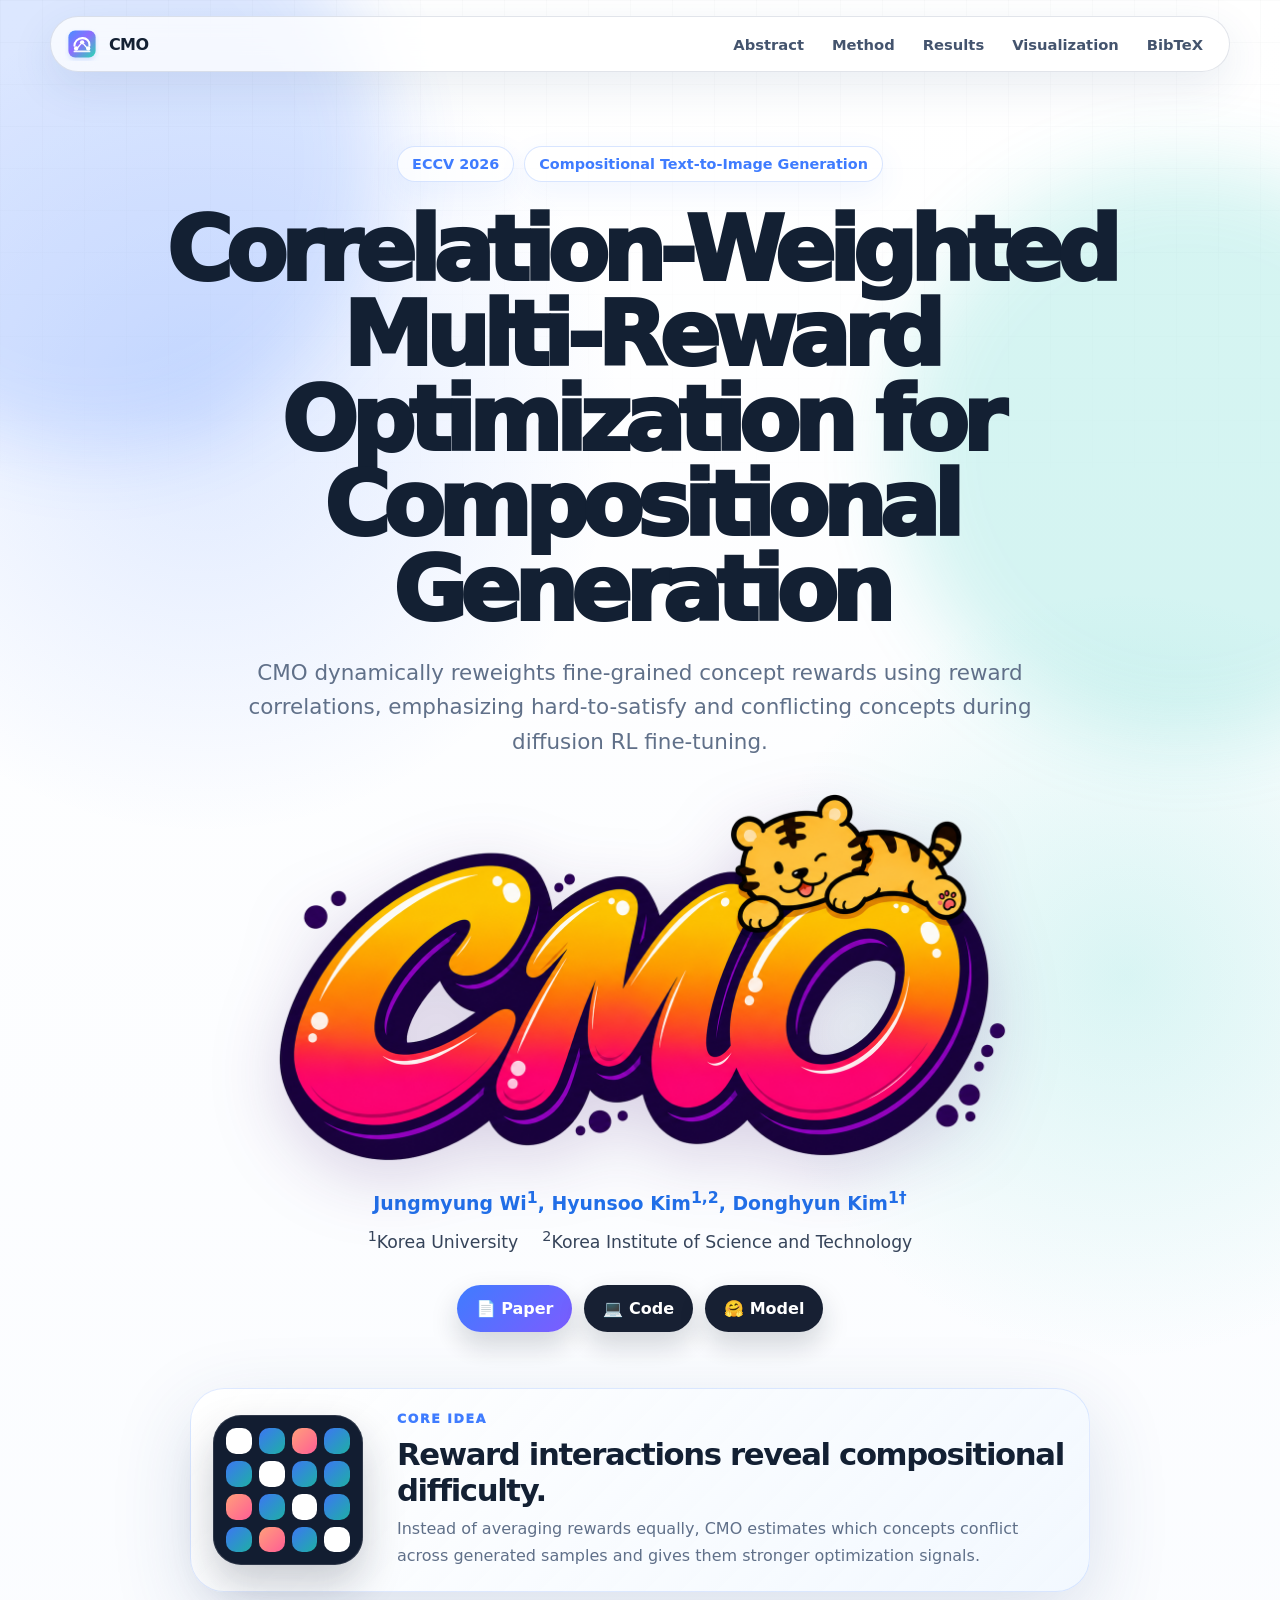
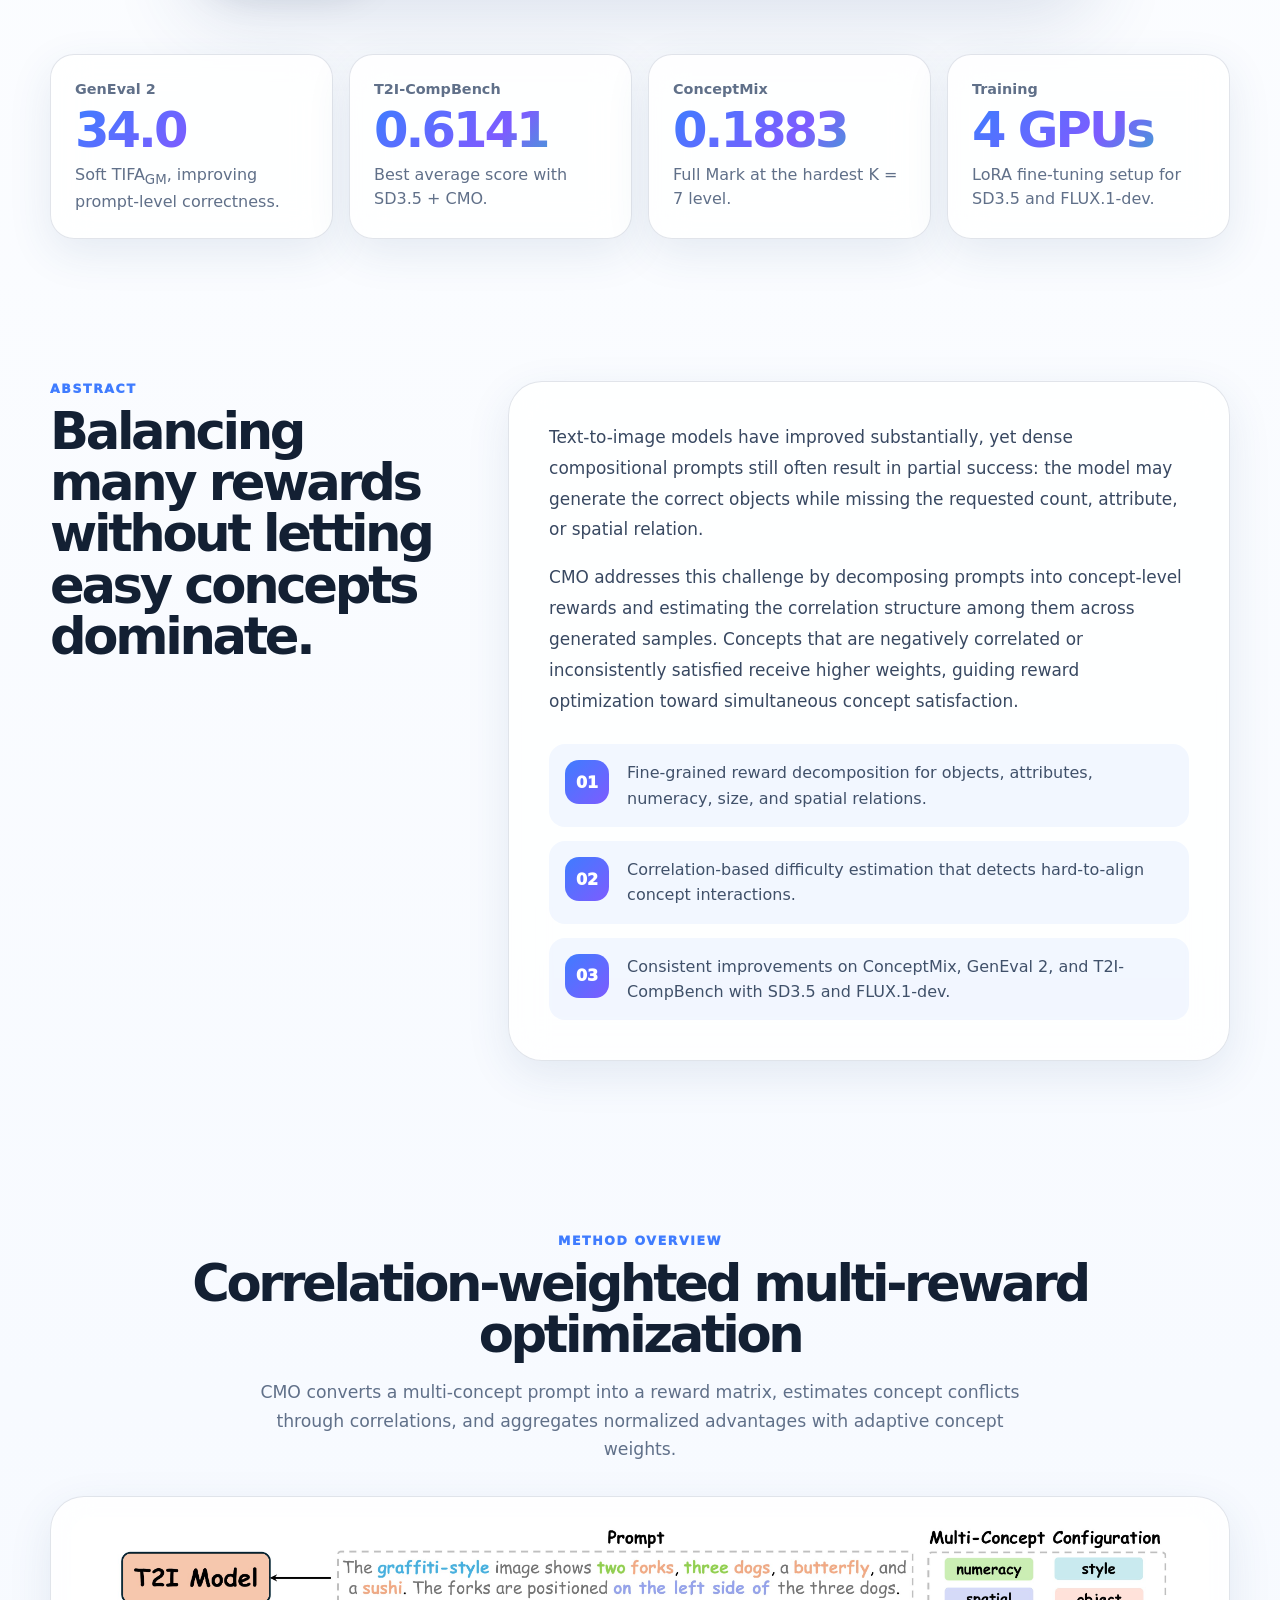
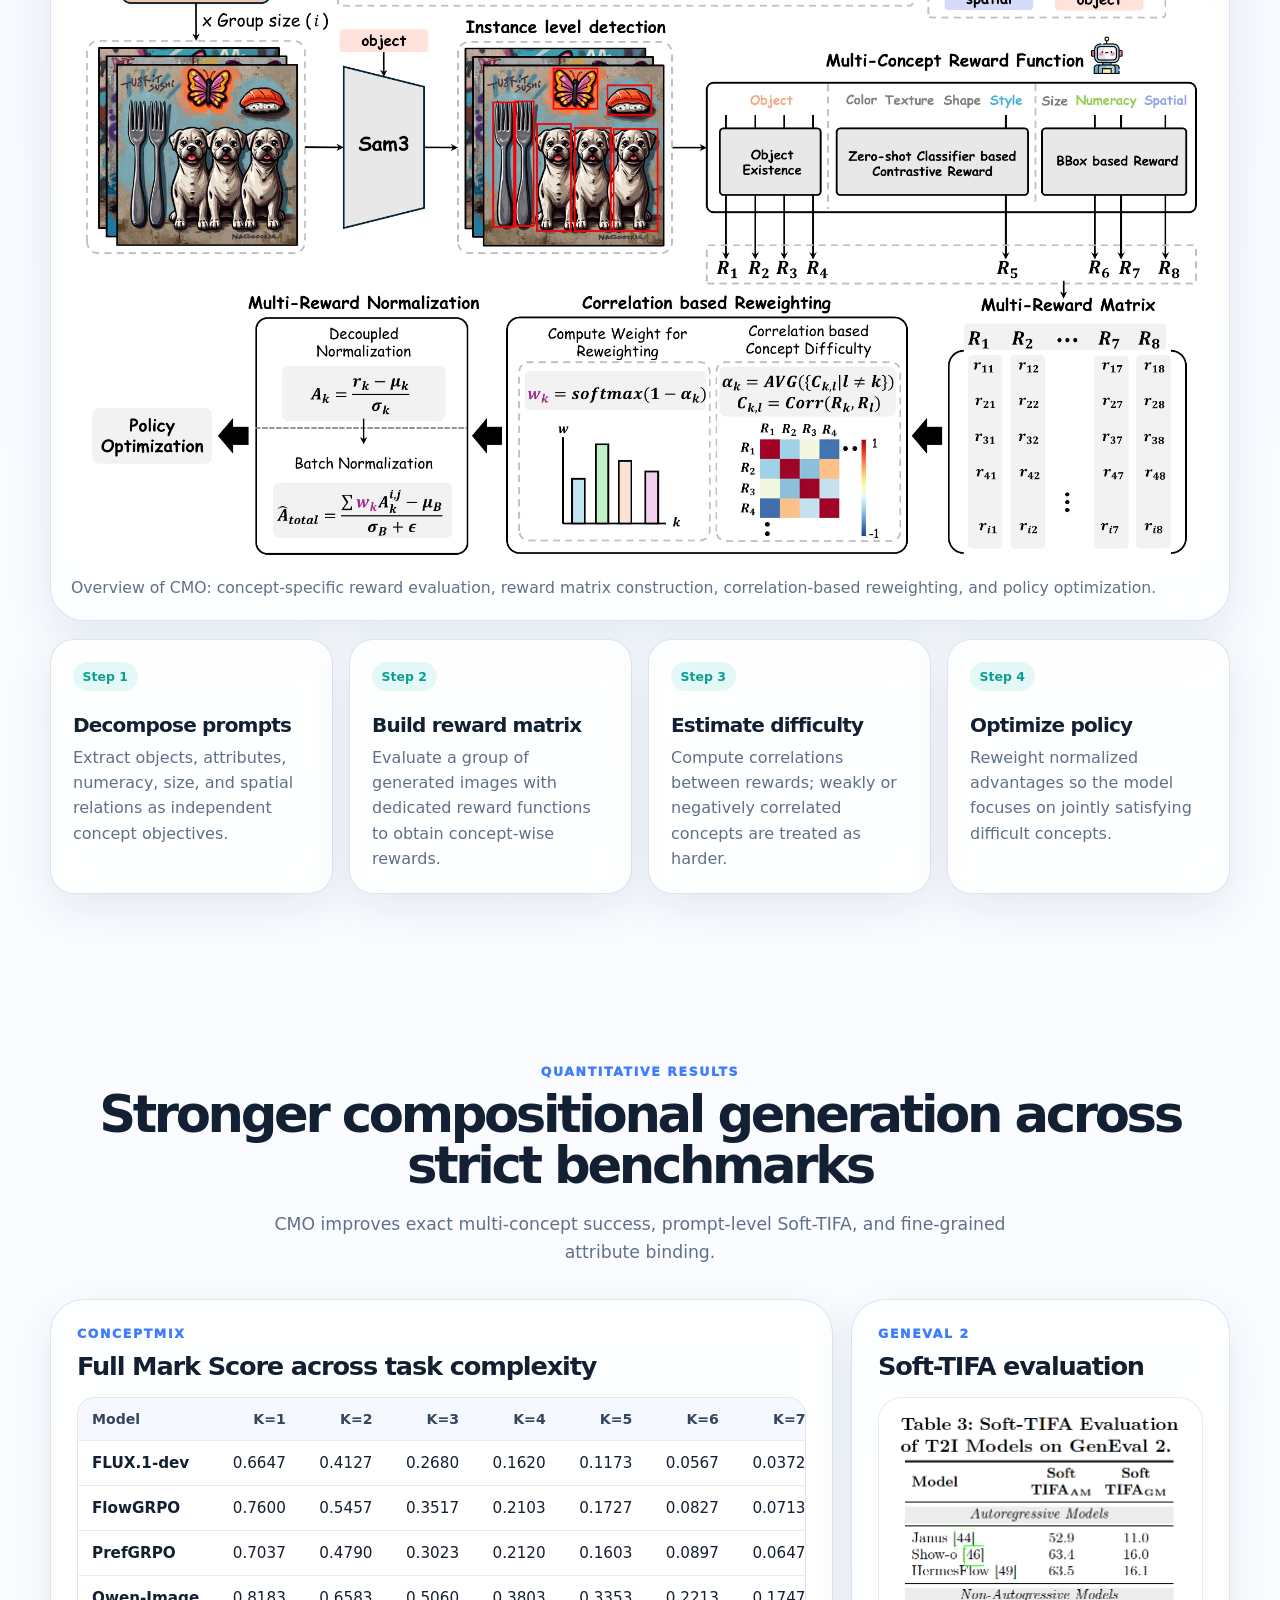
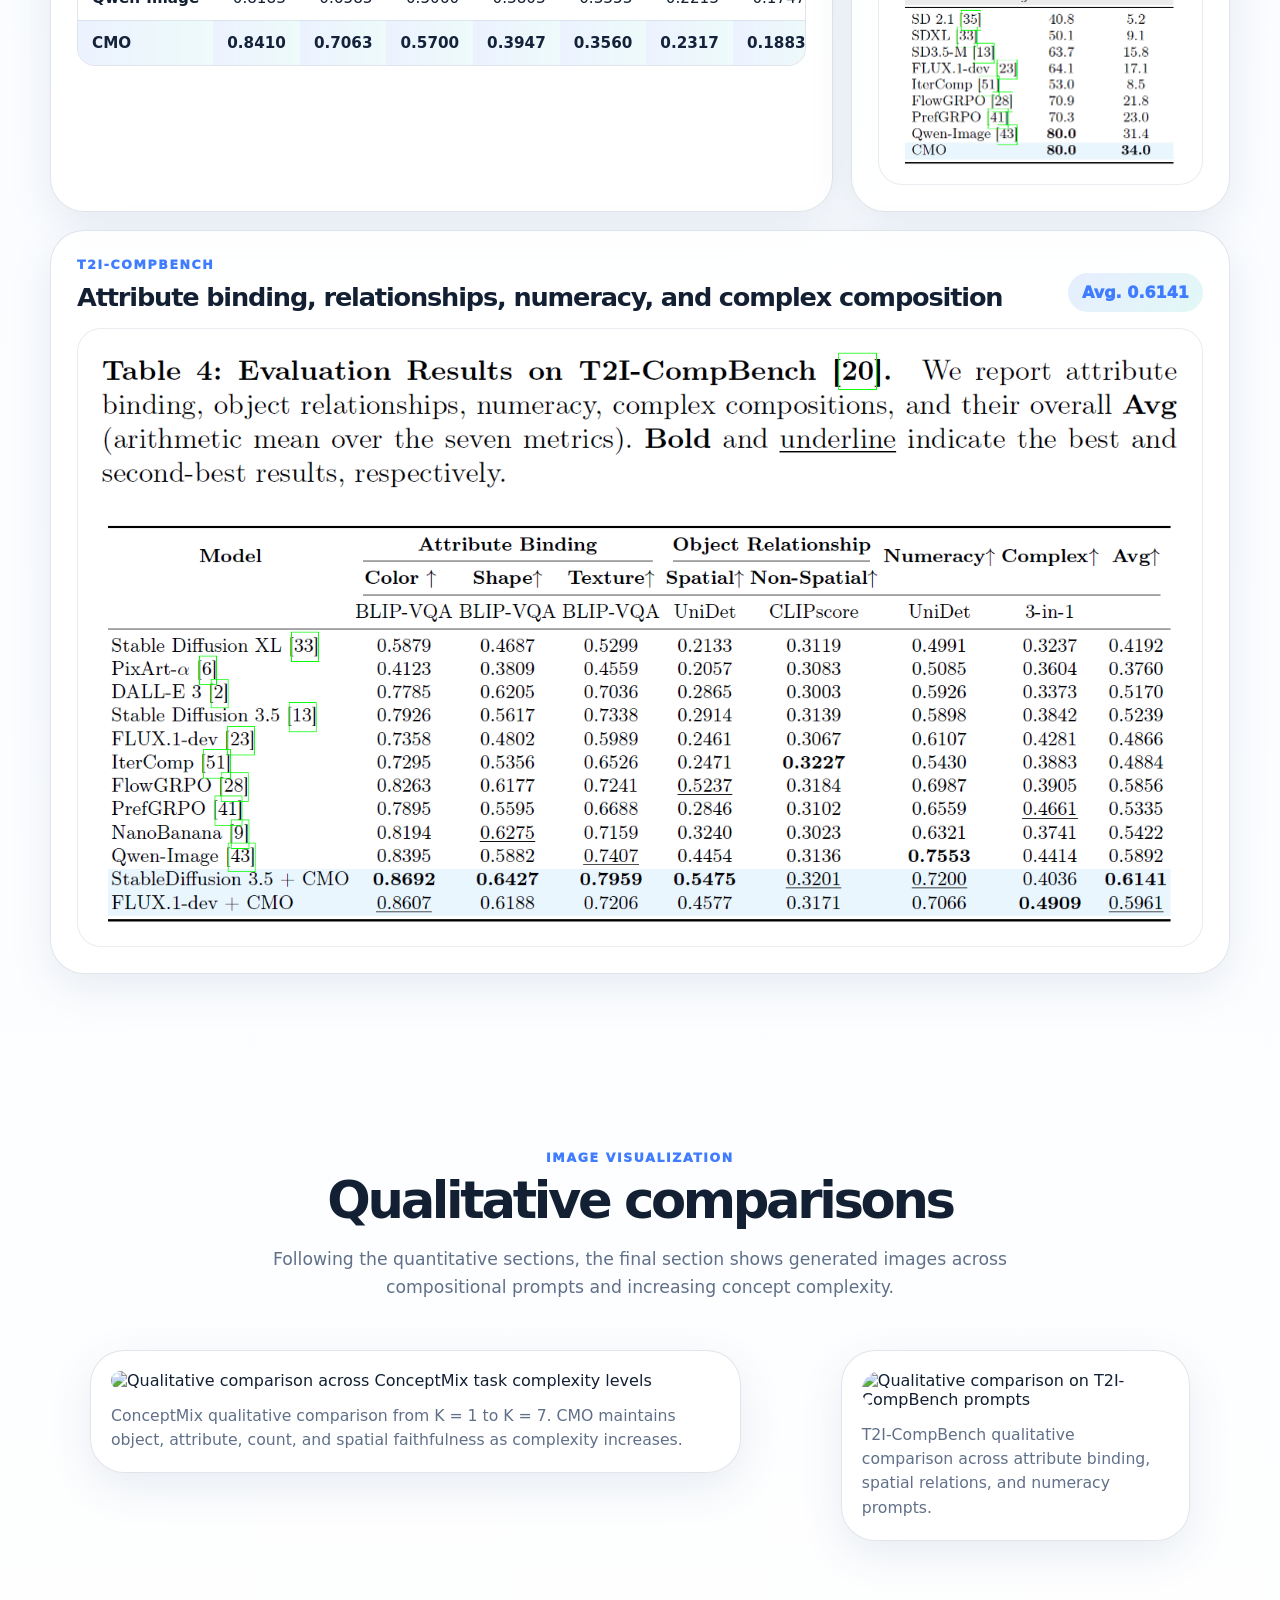
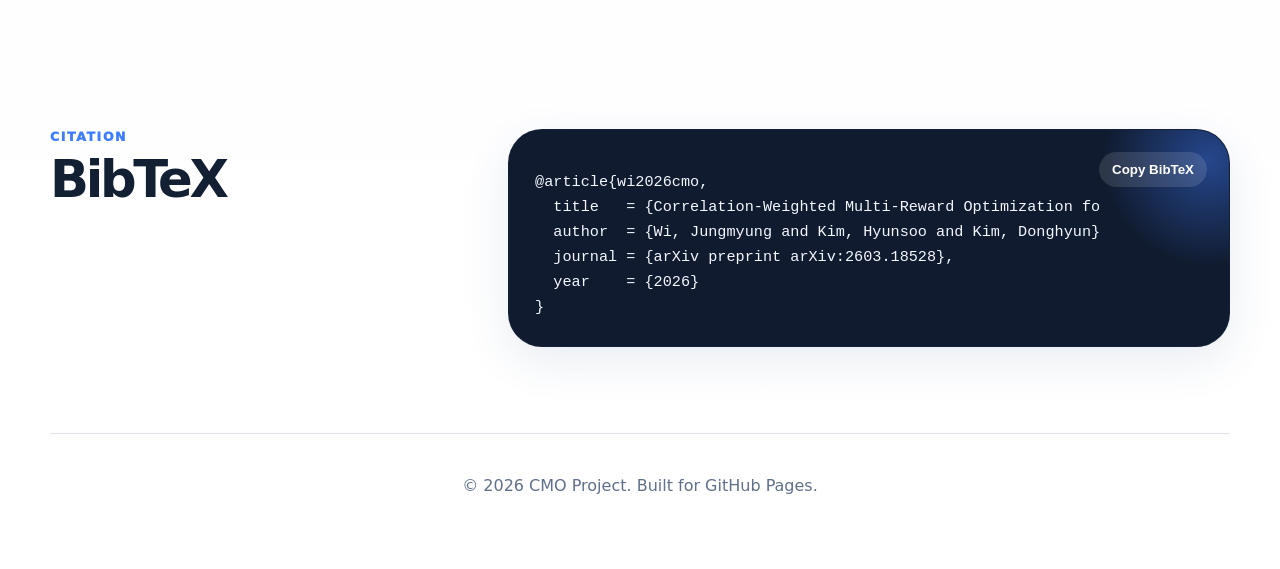
==== CMO/index.html @ 31454d14 "add" ====
<!doctype html>
<html lang="en">
<head>
  <meta charset="utf-8" />
  <meta name="viewport" content="width=device-width, initial-scale=1" />
  <title>CMO | Correlation-Weighted Multi-Reward Optimization</title>
  <meta name="description" content="Correlation-Weighted Multi-Reward Optimization for Compositional Generation." />
  <meta property="og:title" content="CMO: Correlation-Weighted Multi-Reward Optimization" />
  <meta property="og:description" content="A difficulty-aware multi-reward optimization framework for compositional text-to-image generation." />
  <meta property="og:image" content="assets/images/overview.png" />
  <link rel="icon" href="assets/images/cmo-mark.svg" type="image/svg+xml" />
  <link rel="stylesheet" href="assets/css/style.css" />
</head>
<body>
  <div class="page-glow page-glow-a"></div>
  <div class="page-glow page-glow-b"></div>

  <header class="topbar" aria-label="Primary navigation">
    <a class="brand" href="#top" aria-label="CMO home">
      <img src="assets/images/cmo-mark.svg" alt="CMO logo" />
      <span>CMO</span>
    </a>
    <nav>
      <a href="#abstract">Abstract</a>
      <a href="#method">Method</a>
      <a href="#results">Results</a>
      <a href="#visualization">Visualization</a>
      <a href="#bibtex">BibTeX</a>
    </nav>
  </header>

  <main id="top">
    <section class="hero section-pad">

      <div class="hero-kicker">
        <span>ECCV 2026</span>
        <span>Compositional Text-to-Image Generation</span>
      </div>

      <h1>Correlation-Weighted Multi-Reward Optimization for Compositional Generation</h1>

      <p class="subtitle">
        CMO dynamically reweights fine-grained concept rewards using reward correlations,
        emphasizing hard-to-satisfy and conflicting concepts during diffusion RL fine-tuning.
      </p>

      <img class="hero-logo" src="assets/images/cmo_logo_tight.png" alt="CMO"  width="500" />

      <div class="authors" aria-label="Authors">
        <a href="#">Jungmyung Wi</a><sup>1</sup>,
        <a href="#">Hyunsoo Kim</a><sup>1,2</sup>,
        <a href="#">Donghyun Kim</a><sup>1†</sup>
      </div>
      <div class="affiliations">
        <span><sup>1</sup>Korea University</span>
        <span><sup>2</sup>Korea Institute of Science and Technology</span>
      </div>

      <div class="action-row" aria-label="Project links">
        <a class="pill primary" href="https://arxiv.org/abs/2603.18528" target="_blank" rel="noopener noreferrer">📄 Paper</a>
        <a class="pill" href="https://github.com/TheDarkKnight-21th/CMO" target="_blank" rel="noopener noreferrer">💻 Code</a>
        <a class="pill" href="https://huggingface.co/collections/Bruece/cmo" target="_blank" rel="noopener noreferrer">🤗 Model</a>
      </div>

      <div class="hero-card" aria-label="Method summary">
        <div class="mini-matrix" aria-hidden="true">
          <span></span><span></span><span></span><span></span>
          <span></span><span></span><span></span><span></span>
          <span></span><span></span><span></span><span></span>
          <span></span><span></span><span></span><span></span>
        </div>
        <div>
          <p class="eyebrow">Core idea</p>
          <h2>Reward interactions reveal compositional difficulty.</h2>
          <p>
            Instead of averaging rewards equally, CMO estimates which concepts conflict across generated samples and gives them stronger optimization signals.
          </p>
        </div>
      </div>
    </section>

    <section class="section-pad compact" aria-label="Highlights">
      <div class="stat-grid">
        <article class="stat-card">
          <span class="stat-label">GenEval 2</span>
          <strong>34.0</strong>
          <p>Soft TIFA<sub>GM</sub>, improving prompt-level correctness.</p>
        </article>
        <article class="stat-card">
          <span class="stat-label">T2I-CompBench</span>
          <strong>0.6141</strong>
          <p>Best average score with SD3.5 + CMO.</p>
        </article>
        <article class="stat-card">
          <span class="stat-label">ConceptMix</span>
          <strong>0.1883</strong>
          <p>Full Mark at the hardest K = 7 level.</p>
        </article>
        <article class="stat-card">
          <span class="stat-label">Training</span>
          <strong>4 GPUs</strong>
          <p>LoRA fine-tuning setup for SD3.5 and FLUX.1-dev.</p>
        </article>
      </div>
    </section>

    <section id="abstract" class="section-pad two-col">
      <div class="section-heading sticky-heading">
        <p class="eyebrow">Abstract</p>
        <h2>Balancing many rewards without letting easy concepts dominate.</h2>
      </div>
      <div class="copy-card">
        <p>
          Text-to-image models have improved substantially, yet dense compositional prompts still often result in partial success: the model may generate the correct objects while missing the requested count, attribute, or spatial relation.
        </p>
        <p>
          CMO addresses this challenge by decomposing prompts into concept-level rewards and estimating the correlation structure among them across generated samples. Concepts that are negatively correlated or inconsistently satisfied receive higher weights, guiding reward optimization toward simultaneous concept satisfaction.
        </p>
        <div class="contribution-list">
          <div><span>01</span><p>Fine-grained reward decomposition for objects, attributes, numeracy, size, and spatial relations.</p></div>
          <div><span>02</span><p>Correlation-based difficulty estimation that detects hard-to-align concept interactions.</p></div>
          <div><span>03</span><p>Consistent improvements on ConceptMix, GenEval 2, and T2I-CompBench with SD3.5 and FLUX.1-dev.</p></div>
        </div>
      </div>
    </section>

    <section id="method" class="section-pad">
      <div class="section-heading center">
        <p class="eyebrow">Method Overview</p>
        <h2>Correlation-weighted multi-reward optimization</h2>
        <p>
          CMO converts a multi-concept prompt into a reward matrix, estimates concept conflicts through correlations, and aggregates normalized advantages with adaptive concept weights.
        </p>
      </div>

      <figure class="figure-card hero-figure">
        <img class="zoomable" src="assets/images/overview.png" alt="Overview of Correlation-Weighted Multi-Reward Optimization" />
        <figcaption>
          Overview of CMO: concept-specific reward evaluation, reward matrix construction, correlation-based reweighting, and policy optimization.
        </figcaption>
      </figure>

      <div class="method-steps">
        <article>
          <span>Step 1</span>
          <h3>Decompose prompts</h3>
          <p>Extract objects, attributes, numeracy, size, and spatial relations as independent concept objectives.</p>
        </article>
        <article>
          <span>Step 2</span>
          <h3>Build reward matrix</h3>
          <p>Evaluate a group of generated images with dedicated reward functions to obtain concept-wise rewards.</p>
        </article>
        <article>
          <span>Step 3</span>
          <h3>Estimate difficulty</h3>
          <p>Compute correlations between rewards; weakly or negatively correlated concepts are treated as harder.</p>
        </article>
        <article>
          <span>Step 4</span>
          <h3>Optimize policy</h3>
          <p>Reweight normalized advantages so the model focuses on jointly satisfying difficult concepts.</p>
        </article>
      </div>
    </section>

    <section id="results" class="section-pad results-section">
      <div class="section-heading center">
        <p class="eyebrow">Quantitative Results</p>
        <h2>Stronger compositional generation across strict benchmarks</h2>
        <p>
          CMO improves exact multi-concept success, prompt-level Soft-TIFA, and fine-grained attribute binding.
        </p>
      </div>

      <div class="results-grid">
        <article class="result-panel table-panel">
          <div class="panel-head">
            <p class="eyebrow">ConceptMix</p>
            <h3>Full Mark Score across task complexity</h3>
          </div>
          <div class="responsive-table">
            <table>
              <thead>
                <tr>
                  <th>Model</th>
                  <th>K=1</th><th>K=2</th><th>K=3</th><th>K=4</th><th>K=5</th><th>K=6</th><th>K=7</th>
                </tr>
              </thead>
              <tbody>
                <tr><td>FLUX.1-dev</td><td>0.6647</td><td>0.4127</td><td>0.2680</td><td>0.1620</td><td>0.1173</td><td>0.0567</td><td>0.0372</td></tr>
                <tr><td>FlowGRPO</td><td>0.7600</td><td>0.5457</td><td>0.3517</td><td>0.2103</td><td>0.1727</td><td>0.0827</td><td>0.0713</td></tr>
                <tr><td>PrefGRPO</td><td>0.7037</td><td>0.4790</td><td>0.3023</td><td>0.2120</td><td>0.1603</td><td>0.0897</td><td>0.0647</td></tr>
                <tr><td>Qwen-Image</td><td>0.8183</td><td>0.6583</td><td>0.5060</td><td>0.3803</td><td>0.3353</td><td>0.2213</td><td>0.1747</td></tr>
                <tr class="ours"><td>CMO</td><td>0.8410</td><td>0.7063</td><td>0.5700</td><td>0.3947</td><td>0.3560</td><td>0.2317</td><td>0.1883</td></tr>
              </tbody>
            </table>
          </div>
        </article>

        <article class="result-panel geneval-panel">
          <div class="panel-head">
            <p class="eyebrow">GenEval 2</p>
            <h3>Soft-TIFA evaluation</h3>
          </div>
          <figure class="image-shell small-table">
            <img class="zoomable" src="assets/images/geneval2_eval.png" alt="Soft-TIFA evaluation table on GenEval 2" />
          </figure>
        </article>
      </div>

      <article class="result-panel wide-panel">
        <div class="panel-head split">
          <div>
            <p class="eyebrow">T2I-CompBench</p>
            <h3>Attribute binding, relationships, numeracy, and complex composition</h3>
          </div>
          <div class="score-badge">Avg. 0.6141</div>
        </div>
        <figure class="image-shell wide-table">
          <img class="zoomable" src="assets/images/t2i_compbench_eval.png" alt="Evaluation results on T2I-CompBench" />
        </figure>
      </article>
    </section>

    <section id="visualization" class="section-pad visualization-section">
      <div class="section-heading center">
        <p class="eyebrow">Image Visualization</p>
        <h2>Qualitative comparisons</h2>
        <p>
          Following the quantitative sections, the final section shows generated images across compositional prompts and increasing concept complexity.
        </p>
      </div>

      <div class="visual-grid">
        <figure class="figure-card visual-wide">
          <img class="zoomable" src="assets/images/conceptmix_qualitative.png" alt="Qualitative comparison across ConceptMix task complexity levels" />
          <figcaption>
            ConceptMix qualitative comparison from K = 1 to K = 7. CMO maintains object, attribute, count, and spatial faithfulness as complexity increases.
          </figcaption>
        </figure>

        <figure class="figure-card visual-tall">
          <img class="zoomable" src="assets/images/t2i_qualitative.png" alt="Qualitative comparison on T2I-CompBench prompts" />
          <figcaption>
            T2I-CompBench qualitative comparison across attribute binding, spatial relations, and numeracy prompts.
          </figcaption>
        </figure>
      </div>
    </section>

    <section id="bibtex" class="section-pad two-col bib-section">
      <div class="section-heading sticky-heading">
        <p class="eyebrow">Citation</p>
        <h2>BibTeX</h2>
      </div>
      <div class="bib-card">
        <button id="copyBib" class="copy-button" type="button">Copy BibTeX</button>
<pre><code id="bibtexText">@article{wi2026cmo,
  title   = {Correlation-Weighted Multi-Reward Optimization for Compositional Generation},
  author  = {Wi, Jungmyung and Kim, Hyunsoo and Kim, Donghyun},
  journal = {arXiv preprint arXiv:2603.18528},
  year    = {2026}
}</code></pre>
      </div>
    </section>
  </main>

  <footer class="footer">
    <p>© 2026 CMO Project. Built for GitHub Pages.</p>
  </footer>

  <div class="modal" id="imageModal" aria-hidden="true" role="dialog" aria-label="Expanded figure">
    <button class="modal-close" type="button" aria-label="Close expanded figure">×</button>
    <img alt="Expanded figure" />
  </div>

  <script src="assets/js/main.js"></script>
</body>
</html>
---- CMO/assets/css/style.css ----
:root {
  color-scheme: light;
  --bg: #f7faff;
  --bg-2: #eef5ff;
  --ink: #132033;
  --muted: #607089;
  --line: rgba(46, 68, 105, 0.14);
  --card: rgba(255, 255, 255, 0.82);
  --card-solid: #ffffff;
  --blue: #3f7cff;
  --violet: #7d5cff;
  --cyan: #20c7b8;
  --peach: #ff9f7a;
  --shadow: 0 24px 80px rgba(44, 76, 130, 0.16);
  --shadow-soft: 0 14px 44px rgba(44, 76, 130, 0.10);
  --radius-xl: 34px;
  --radius-lg: 24px;
  --radius-md: 16px;
  --max: 1180px;
}

* {
  box-sizing: border-box;
}

html {
  scroll-behavior: smooth;
}

body {
  margin: 0;
  min-height: 100vh;
  font-family: Inter, ui-sans-serif, system-ui, -apple-system, BlinkMacSystemFont, "Segoe UI", sans-serif;
  color: var(--ink);
  background:
    radial-gradient(circle at 16% 6%, rgba(63, 124, 255, 0.16), transparent 26rem),
    radial-gradient(circle at 88% 14%, rgba(32, 199, 184, 0.16), transparent 24rem),
    linear-gradient(180deg, #ffffff 0%, var(--bg) 43%, #ffffff 100%);
  overflow-x: hidden;
}

body::before {
  content: "";
  position: fixed;
  inset: 0;
  pointer-events: none;
  background-image:
    linear-gradient(rgba(19, 32, 51, 0.035) 1px, transparent 1px),
    linear-gradient(90deg, rgba(19, 32, 51, 0.035) 1px, transparent 1px);
  background-size: 42px 42px;
  mask-image: linear-gradient(180deg, rgba(0,0,0,.55), transparent 58%);
  z-index: -3;
}

body.no-scroll {
  overflow: hidden;
}

img {
  max-width: 100%;
  display: block;
}

a {
  color: inherit;
  text-decoration: none;
}

.page-glow {
  position: fixed;
  width: 36rem;
  height: 36rem;
  border-radius: 999px;
  filter: blur(40px);
  opacity: 0.18;
  z-index: -2;
  pointer-events: none;
}

.page-glow-a {
  top: -8rem;
  left: -12rem;
  background: var(--blue);
}

.page-glow-b {
  right: -12rem;
  bottom: 10rem;
  background: var(--cyan);
}

.topbar {
  position: sticky;
  top: 16px;
  z-index: 20;
  width: min(calc(100% - 32px), var(--max));
  margin: 16px auto 0;
  padding: 10px 14px;
  display: flex;
  justify-content: space-between;
  align-items: center;
  gap: 18px;
  border: 1px solid var(--line);
  border-radius: 999px;
  background: rgba(255, 255, 255, 0.74);
  backdrop-filter: blur(18px);
  box-shadow: var(--shadow-soft);
}

.brand {
  display: inline-flex;
  align-items: center;
  gap: 10px;
  font-weight: 900;
  letter-spacing: -0.04em;
}

.brand img {
  width: 34px;
  height: 34px;
}

.topbar nav {
  display: flex;
  align-items: center;
  gap: 4px;
  flex-wrap: wrap;
  justify-content: flex-end;
}

.topbar nav a {
  padding: 8px 12px;
  border-radius: 999px;
  color: #44546e;
  font-size: 0.92rem;
  font-weight: 720;
  transition: background 180ms ease, color 180ms ease, transform 180ms ease;
}

.topbar nav a:hover {
  background: rgba(63, 124, 255, 0.10);
  color: var(--blue);
  transform: translateY(-1px);
}

.section-pad {
  width: min(calc(100% - 36px), var(--max));
  margin-inline: auto;
  padding: 86px 0;
}

.section-pad.compact {
  padding: 20px 0 56px;
}

.hero {
  min-height: calc(100vh - 96px);
  display: grid;
  place-items: center;
  text-align: center;
  padding-top: 74px;
  padding-bottom: 42px;
}

.hero > * {
  width: min(100%, 1030px);
}

.hero-logo {
  width: min(760px, 92vw);
  margin: 0 auto 18px;
  filter: drop-shadow(0 18px 34px rgba(61, 17, 113, 0.18));
}

.hero-kicker {
  display: flex;
  gap: 10px;
  justify-content: center;
  flex-wrap: wrap;
  margin-bottom: 26px;
}

.hero-kicker span {
  display: inline-flex;
  padding: 9px 14px;
  border: 1px solid rgba(63, 124, 255, 0.20);
  border-radius: 999px;
  background: rgba(255, 255, 255, 0.72);
  color: var(--blue);
  font-weight: 820;
  font-size: 0.9rem;
  box-shadow: 0 10px 30px rgba(63, 124, 255, 0.08);
}

h1, h2, h3, p {
  margin-top: 0;
}

h1 {
  margin-bottom: 22px;
  font-size: clamp(2.65rem, 7vw, 5.9rem);
  line-height: 0.95;
  letter-spacing: -0.075em;
  font-weight: 920;
}

.subtitle {
  width: min(860px, 100%);
  margin: 0 auto 28px;
  color: var(--muted);
  font-size: clamp(1.05rem, 2vw, 1.34rem);
  line-height: 1.62;
}

.authors {
  color: #2170e9;
  font-weight: 820;
  font-size: clamp(1rem, 1.7vw, 1.18rem);
  line-height: 1.65;
}

.authors a {
  transition: color 180ms ease;
}

.authors a:hover {
  color: var(--violet);
}

.affiliations {
  margin-top: 8px;
  color: #36445a;
  font-size: clamp(0.96rem, 1.7vw, 1.08rem);
  display: flex;
  justify-content: center;
  gap: 14px 24px;
  flex-wrap: wrap;
}

.action-row {
  margin-top: 34px;
  display: flex;
  gap: 12px;
  justify-content: center;
  flex-wrap: wrap;
}

.pill {
  display: inline-flex;
  align-items: center;
  gap: 8px;
  padding: 14px 19px;
  border-radius: 999px;
  background: #172033;
  color: #fff;
  font-weight: 830;
  box-shadow: 0 13px 28px rgba(23, 32, 51, 0.18);
  transition: transform 180ms ease, box-shadow 180ms ease, background 180ms ease;
}

.pill.primary {
  background: linear-gradient(135deg, var(--blue), var(--violet));
}

.pill:hover {
  transform: translateY(-3px);
  box-shadow: 0 18px 36px rgba(23, 32, 51, 0.22);
}

.hero-card {
  margin: 56px auto 0;
  width: min(900px, 100%);
  padding: 22px;
  display: grid;
  grid-template-columns: 160px 1fr;
  gap: 24px;
  text-align: left;
  align-items: center;
  border: 1px solid rgba(63, 124, 255, 0.16);
  border-radius: var(--radius-xl);
  background: linear-gradient(135deg, rgba(255,255,255,0.94), rgba(240,247,255,0.82));
  box-shadow: var(--shadow);
}

.hero-card h2 {
  margin-bottom: 8px;
  font-size: clamp(1.38rem, 2.4vw, 2rem);
  letter-spacing: -0.045em;
}

.hero-card p:last-child {
  margin-bottom: 0;
  color: var(--muted);
  line-height: 1.65;
}

.mini-matrix {
  width: 150px;
  aspect-ratio: 1;
  display: grid;
  grid-template-columns: repeat(4, 1fr);
  gap: 7px;
  padding: 13px;
  border-radius: 28px;
  background: #121d31;
  box-shadow: inset 0 0 0 1px rgba(255,255,255,0.12), 0 20px 42px rgba(18, 29, 49, 0.22);
}

.mini-matrix span {
  border-radius: 10px;
  background: linear-gradient(135deg, rgba(63,124,255,.94), rgba(32,199,184,.86));
}

.mini-matrix span:nth-child(1), .mini-matrix span:nth-child(6), .mini-matrix span:nth-child(11), .mini-matrix span:nth-child(16) {
  background: #fff;
}

.mini-matrix span:nth-child(3), .mini-matrix span:nth-child(9), .mini-matrix span:nth-child(14) {
  background: linear-gradient(135deg, #ff9f7a, #ff5d95);
}

.eyebrow {
  margin-bottom: 10px;
  color: var(--blue);
  text-transform: uppercase;
  letter-spacing: 0.13em;
  font-size: 0.78rem;
  font-weight: 920;
}

.stat-grid {
  display: grid;
  grid-template-columns: repeat(4, 1fr);
  gap: 16px;
}

.stat-card,
.copy-card,
.result-panel,
.figure-card,
.bib-card,
.method-steps article {
  border: 1px solid var(--line);
  background: var(--card);
  backdrop-filter: blur(18px);
  box-shadow: var(--shadow-soft);
}

.stat-card {
  padding: 24px;
  border-radius: var(--radius-lg);
  transition: transform 180ms ease, box-shadow 180ms ease;
}

.stat-card:hover {
  transform: translateY(-4px);
  box-shadow: var(--shadow);
}

.stat-label {
  color: var(--muted);
  font-size: 0.9rem;
  font-weight: 800;
}

.stat-card strong {
  display: block;
  margin: 8px 0;
  font-size: clamp(2rem, 4vw, 3.1rem);
  line-height: 0.98;
  letter-spacing: -0.06em;
  background: linear-gradient(135deg, var(--blue), var(--violet) 55%, var(--cyan));
  -webkit-background-clip: text;
  background-clip: text;
  color: transparent;
}

.stat-card p {
  margin: 0;
  color: var(--muted);
  line-height: 1.5;
}

.two-col {
  display: grid;
  grid-template-columns: 0.72fr 1.28fr;
  gap: 52px;
  align-items: start;
}

.section-heading h2 {
  margin-bottom: 18px;
  font-size: clamp(2rem, 4vw, 3.7rem);
  line-height: 1;
  letter-spacing: -0.065em;
}

.section-heading > p:not(.eyebrow) {
  color: var(--muted);
  line-height: 1.65;
  font-size: 1.08rem;
  width: min(760px, 100%);
}

.section-heading.center {
  text-align: center;
  margin-inline: auto;
  margin-bottom: 32px;
}

.section-heading.center > p:not(.eyebrow) {
  margin-inline: auto;
}

.sticky-heading {
  position: sticky;
  top: 110px;
}

.copy-card {
  padding: clamp(24px, 4vw, 40px);
  border-radius: var(--radius-xl);
}

.copy-card > p {
  color: #384861;
  font-size: 1.06rem;
  line-height: 1.82;
}

.contribution-list {
  display: grid;
  gap: 14px;
  margin-top: 28px;
}

.contribution-list div {
  display: grid;
  grid-template-columns: 48px 1fr;
  gap: 14px;
  align-items: start;
  padding: 16px;
  border-radius: var(--radius-md);
  background: rgba(63, 124, 255, 0.06);
}

.contribution-list span {
  width: 44px;
  height: 44px;
  display: grid;
  place-items: center;
  border-radius: 14px;
  background: linear-gradient(135deg, var(--blue), var(--violet));
  color: #fff;
  font-weight: 920;
}

.contribution-list p {
  margin: 0;
  color: #40516a;
  line-height: 1.58;
}

.figure-card {
  padding: clamp(12px, 2vw, 20px);
  border-radius: var(--radius-xl);
  overflow: hidden;
}

.figure-card img,
.image-shell img {
  border-radius: calc(var(--radius-xl) - 14px);
}

.zoomable {
  cursor: zoom-in;
}

figcaption {
  margin-top: 14px;
  color: var(--muted);
  line-height: 1.55;
  font-size: 0.98rem;
}

.hero-figure {
  margin: 0;
}

.method-steps {
  display: grid;
  grid-template-columns: repeat(4, 1fr);
  gap: 16px;
  margin-top: 18px;
}

.method-steps article {
  padding: 22px;
  border-radius: var(--radius-lg);
}

.method-steps span {
  display: inline-flex;
  margin-bottom: 22px;
  padding: 7px 10px;
  border-radius: 999px;
  background: rgba(32, 199, 184, 0.12);
  color: #0c9f91;
  font-weight: 900;
  font-size: 0.78rem;
}

.method-steps h3 {
  margin-bottom: 8px;
  font-size: 1.25rem;
  letter-spacing: -0.04em;
}

.method-steps p {
  margin: 0;
  color: var(--muted);
  line-height: 1.58;
}

.results-section {
  padding-top: 84px;
}

.results-grid {
  display: grid;
  grid-template-columns: minmax(0, 1.55fr) minmax(280px, 0.75fr);
  gap: 18px;
  align-items: stretch;
}

.result-panel {
  border-radius: var(--radius-xl);
  padding: clamp(18px, 2.3vw, 26px);
}

.panel-head {
  margin-bottom: 16px;
}

.panel-head h3 {
  margin-bottom: 0;
  font-size: clamp(1.28rem, 2vw, 1.75rem);
  letter-spacing: -0.045em;
}

.panel-head.split {
  display: flex;
  align-items: end;
  justify-content: space-between;
  gap: 16px;
}

.score-badge {
  flex: 0 0 auto;
  padding: 10px 14px;
  border-radius: 999px;
  background: linear-gradient(135deg, rgba(63,124,255,.13), rgba(32,199,184,.13));
  color: var(--blue);
  font-weight: 930;
}

.responsive-table {
  overflow: auto;
  border-radius: 18px;
  border: 1px solid var(--line);
  background: var(--card-solid);
}

table {
  width: 100%;
  border-collapse: collapse;
  min-width: 720px;
  font-size: 0.95rem;
}

th, td {
  padding: 13px 14px;
  text-align: right;
  border-bottom: 1px solid rgba(46, 68, 105, 0.10);
  white-space: nowrap;
}

th:first-child, td:first-child {
  text-align: left;
  font-weight: 800;
}

thead th {
  color: #35455e;
  background: #f5f8ff;
  font-size: 0.88rem;
}

tbody tr:last-child td {
  border-bottom: 0;
}

tr.ours td {
  background: linear-gradient(90deg, rgba(63,124,255,.10), rgba(32,199,184,.08));
  font-weight: 900;
  color: #14223a;
}

.image-shell {
  margin: 0;
  border-radius: var(--radius-lg);
  background: #fff;
  border: 1px solid rgba(46, 68, 105, 0.10);
  display: grid;
  place-items: center;
  overflow: hidden;
}

.small-table {
  padding: 16px;
}

.small-table img {
  max-height: 470px;
  width: auto;
  object-fit: contain;
}

.wide-panel {
  margin-top: 18px;
}

.wide-table {
  padding: 16px;
}

.wide-table img {
  width: 100%;
  object-fit: contain;
}

.visualization-section {
  padding-top: 90px;
}

.visual-grid {
  display: grid;
  grid-template-columns: minmax(0, 1.26fr) minmax(360px, 0.74fr);
  gap: 20px;
  align-items: start;
}

.visual-wide img {
  width: 100%;
}

.visual-tall img {
  max-height: 980px;
  margin-inline: auto;
  width: auto;
  object-fit: contain;
}

.bib-card {
  position: relative;
  border-radius: var(--radius-xl);
  padding: 22px;
  background: #101b2f;
  color: #f3f7ff;
  overflow: hidden;
}

.bib-card::before {
  content: "";
  position: absolute;
  inset: -80px -90px auto auto;
  width: 220px;
  height: 220px;
  background: radial-gradient(circle, rgba(63,124,255,.45), transparent 68%);
}

pre {
  margin: 0;
  overflow: auto;
  padding: 18px 4px 4px;
}

code {
  font-family: "SFMono-Regular", Consolas, "Liberation Mono", monospace;
  line-height: 1.65;
  font-size: 0.95rem;
}

.copy-button {
  position: relative;
  z-index: 1;
  float: right;
  border: 0;
  cursor: pointer;
  padding: 10px 13px;
  border-radius: 999px;
  background: rgba(255,255,255,0.12);
  color: #fff;
  font-weight: 900;
  transition: background 180ms ease, transform 180ms ease;
}

.copy-button:hover {
  background: rgba(255,255,255,0.20);
  transform: translateY(-1px);
}

.footer {
  width: min(calc(100% - 36px), var(--max));
  margin: 0 auto;
  padding: 42px 0 58px;
  color: var(--muted);
  text-align: center;
  border-top: 1px solid var(--line);
}

.modal {
  position: fixed;
  inset: 0;
  z-index: 100;
  display: none;
  place-items: center;
  padding: 28px;
  background: rgba(9, 15, 27, 0.82);
  backdrop-filter: blur(16px);
}

.modal.open {
  display: grid;
}

.modal img {
  max-width: min(96vw, 1500px);
  max-height: 90vh;
  object-fit: contain;
  border-radius: 22px;
  background: #fff;
  box-shadow: 0 28px 90px rgba(0,0,0,.38);
}

.modal-close {
  position: fixed;
  top: 24px;
  right: 26px;
  width: 46px;
  height: 46px;
  border: 1px solid rgba(255,255,255,.22);
  border-radius: 999px;
  background: rgba(255,255,255,.12);
  color: #fff;
  font-size: 2rem;
  line-height: 1;
  cursor: pointer;
}

@media (max-width: 980px) {
  .topbar {
    align-items: flex-start;
    border-radius: 28px;
  }

  .topbar nav {
    gap: 0;
  }

  .topbar nav a {
    font-size: 0.82rem;
    padding: 7px 9px;
  }

  .hero-card,
  .two-col,
  .results-grid,
  .visual-grid {
    grid-template-columns: 1fr;
  }

  .sticky-heading {
    position: static;
  }

  .stat-grid,
  .method-steps {
    grid-template-columns: repeat(2, 1fr);
  }

  .hero-card {
    text-align: center;
  }

  .mini-matrix {
    margin-inline: auto;
  }
}

@media (max-width: 650px) {
  .section-pad {
    width: min(calc(100% - 24px), var(--max));
    padding: 58px 0;
  }

  .hero {
    padding-top: 46px;
  }

  .topbar {
    position: static;
    width: min(calc(100% - 24px), var(--max));
    flex-direction: column;
    border-radius: 24px;
  }

  .topbar nav {
    justify-content: flex-start;
  }

  .stat-grid,
  .method-steps {
    grid-template-columns: 1fr;
  }

  h1 {
    font-size: clamp(2.3rem, 13vw, 4rem);
  }

  .action-row {
    gap: 9px;
  }

  .pill {
    padding: 12px 15px;
  }

  .hero-card {
    padding: 18px;
  }

  .panel-head.split {
    align-items: flex-start;
    flex-direction: column;
  }

  .small-table img {
    max-height: 410px;
  }

  code {
    font-size: 0.82rem;
  }
}
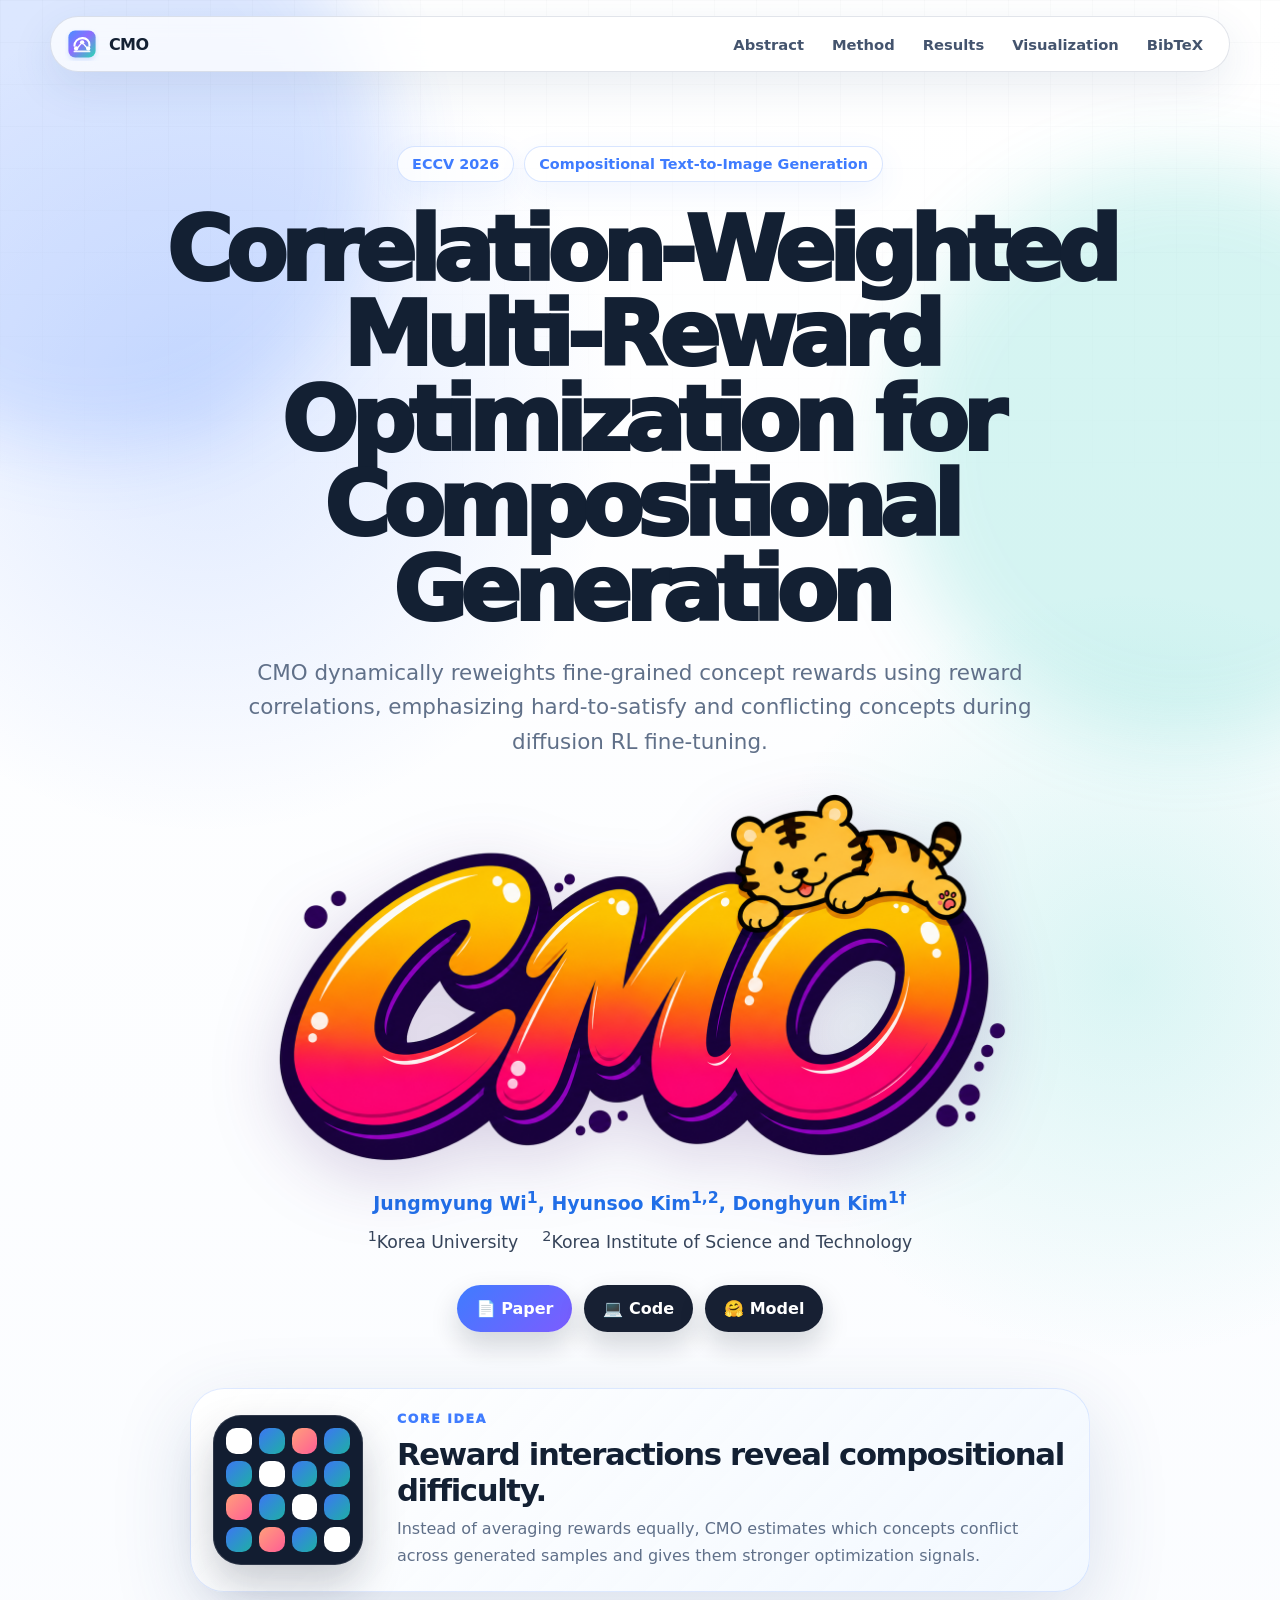
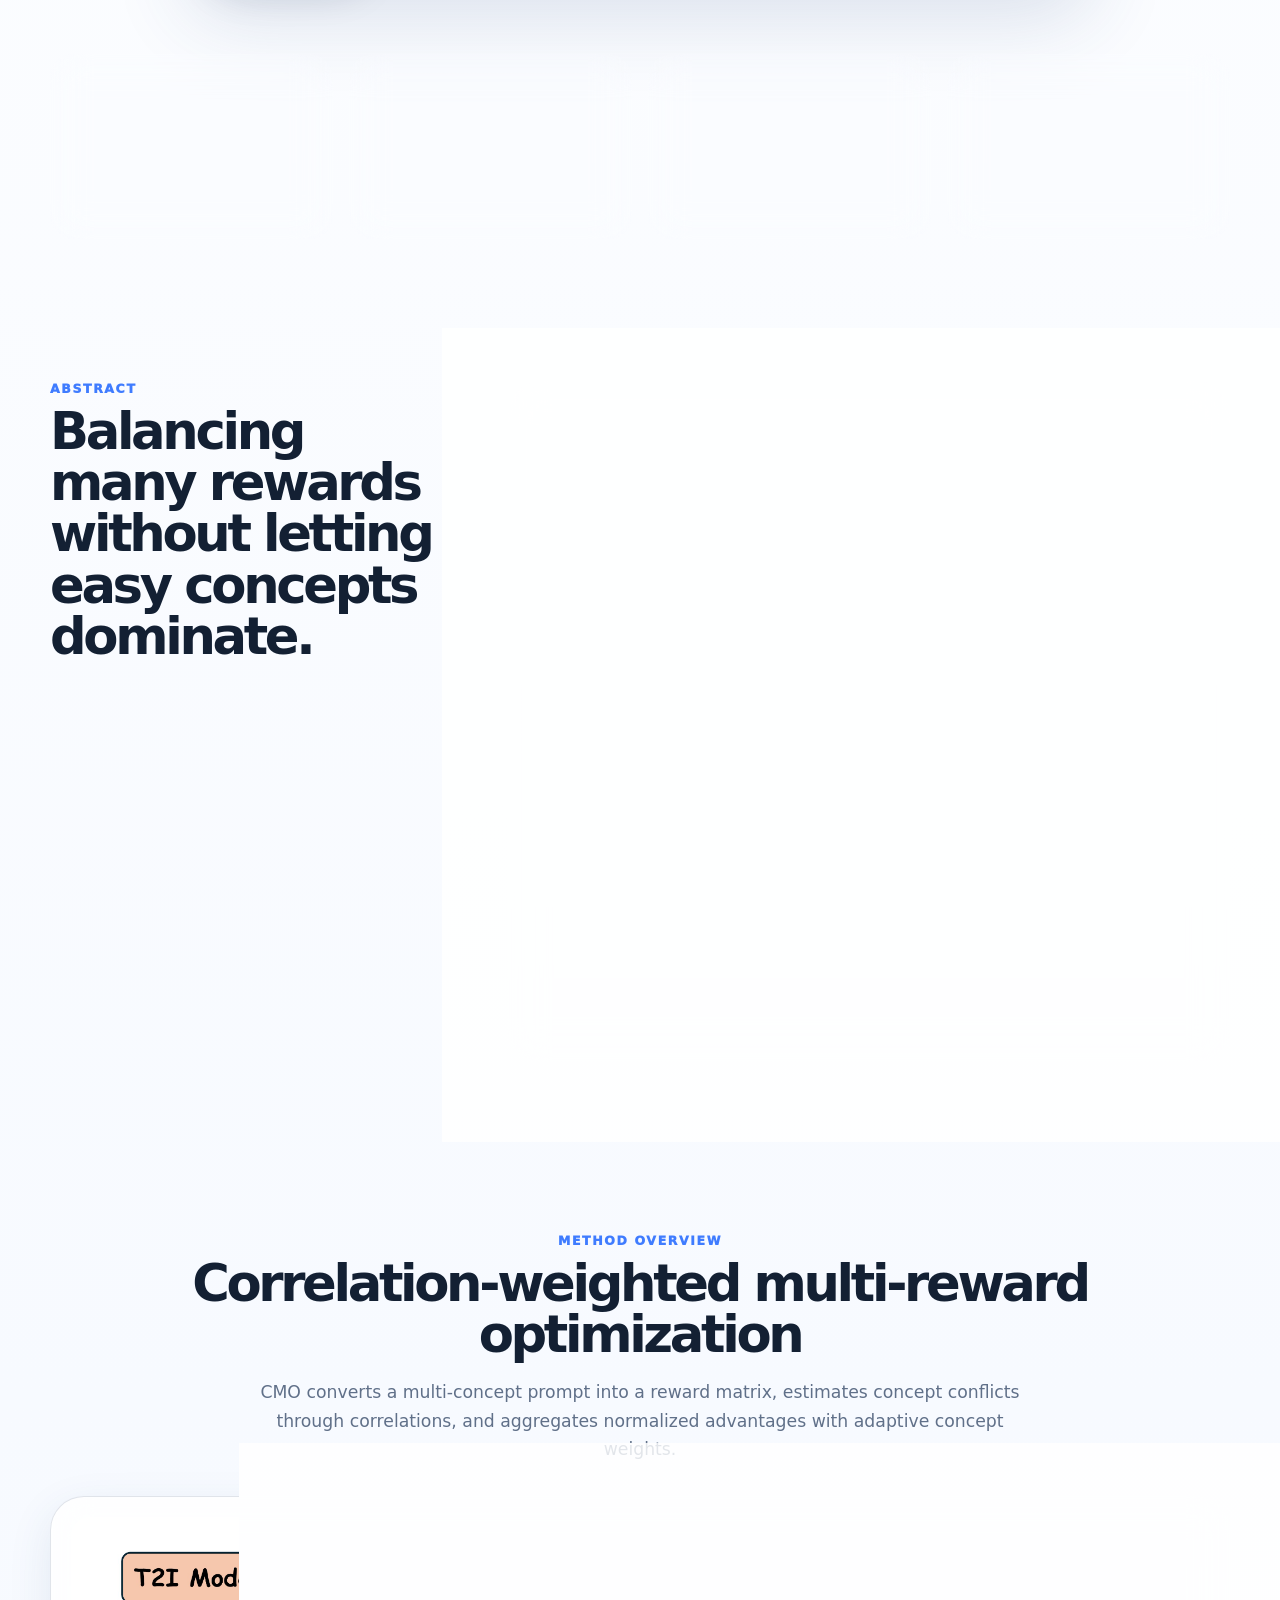
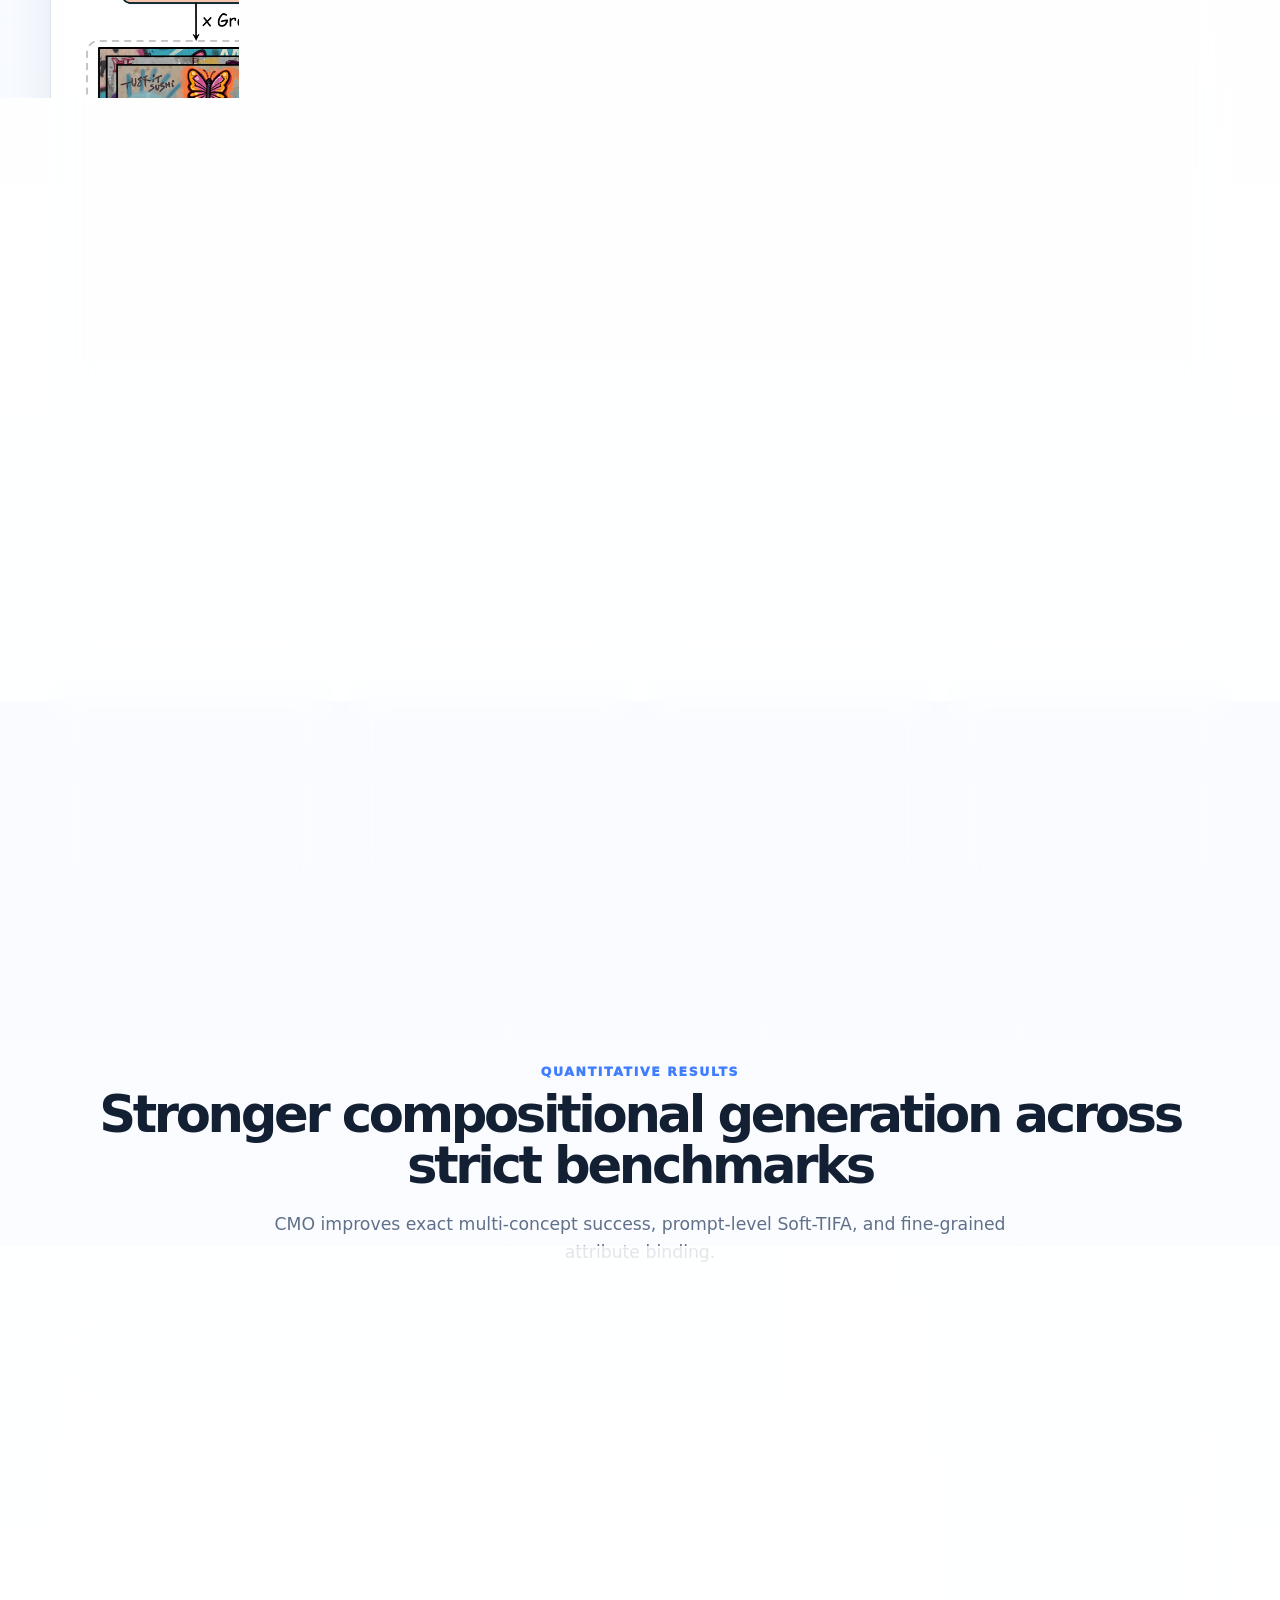
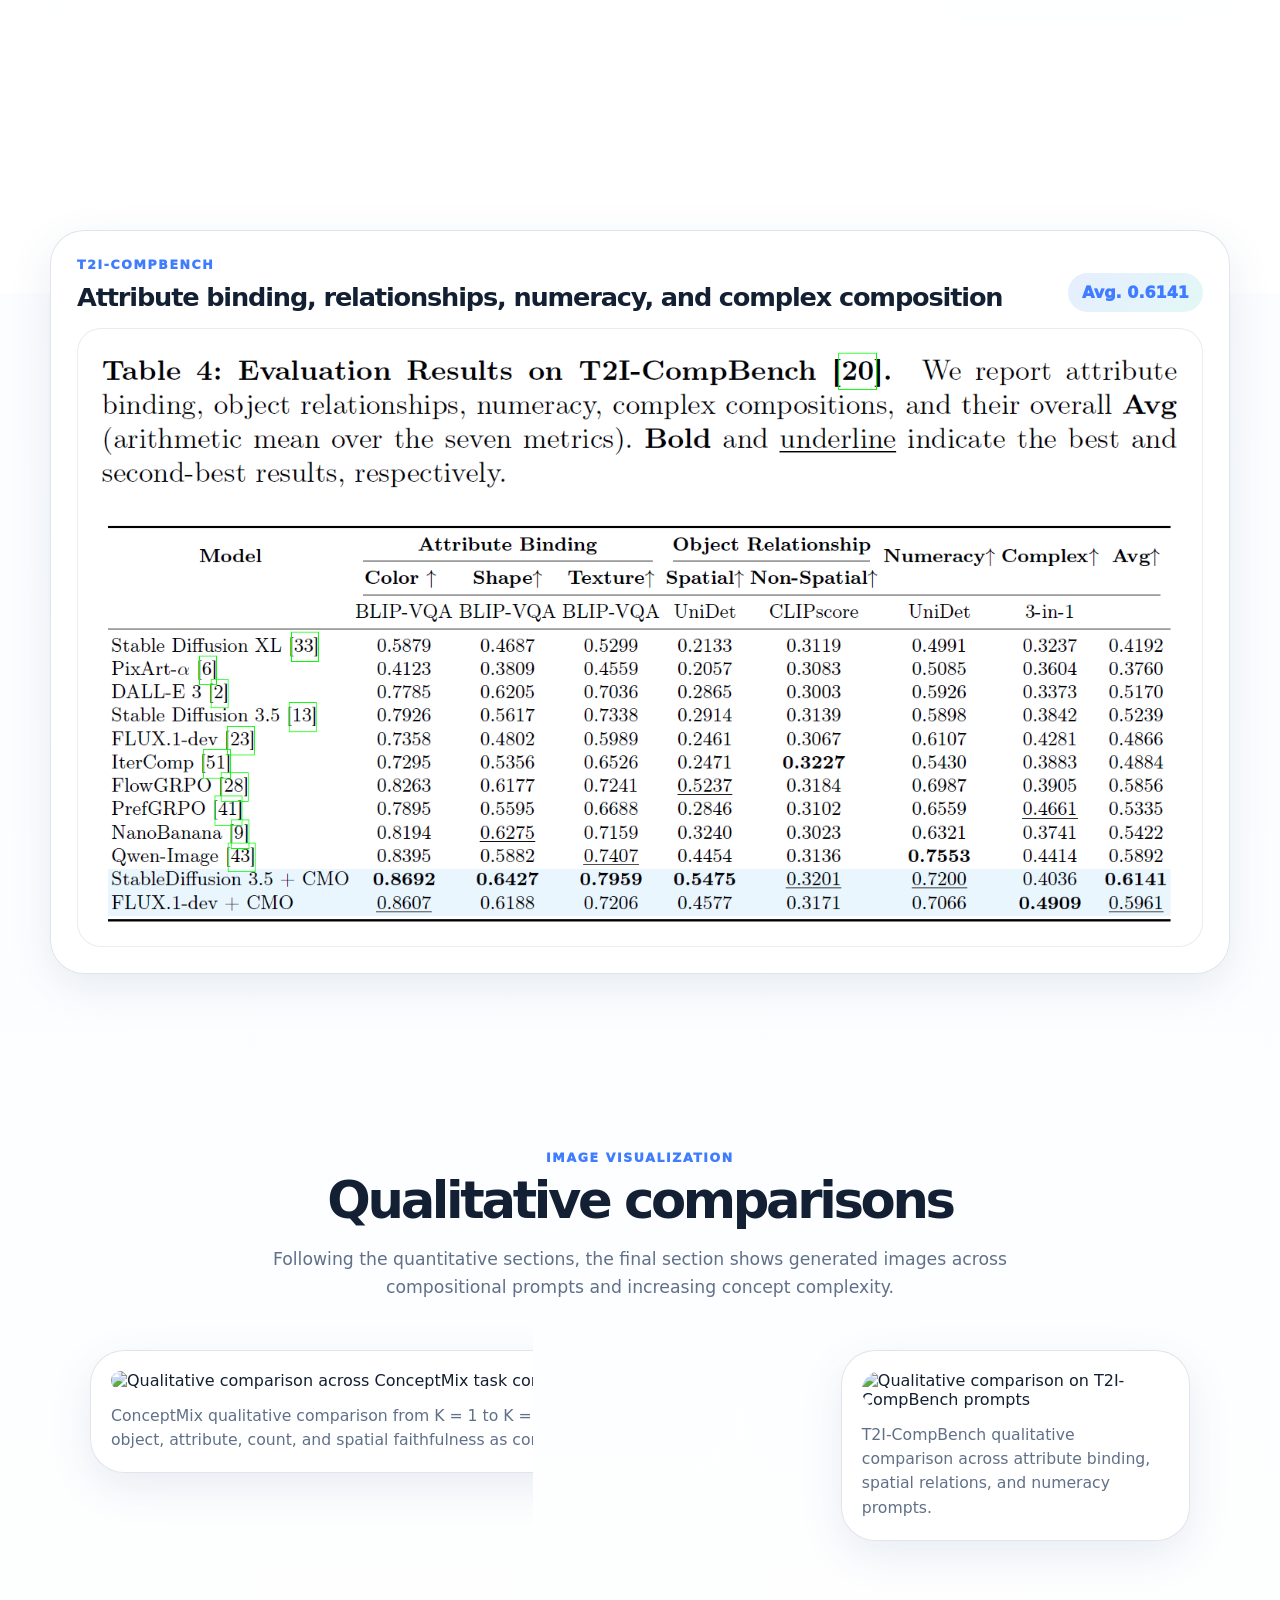
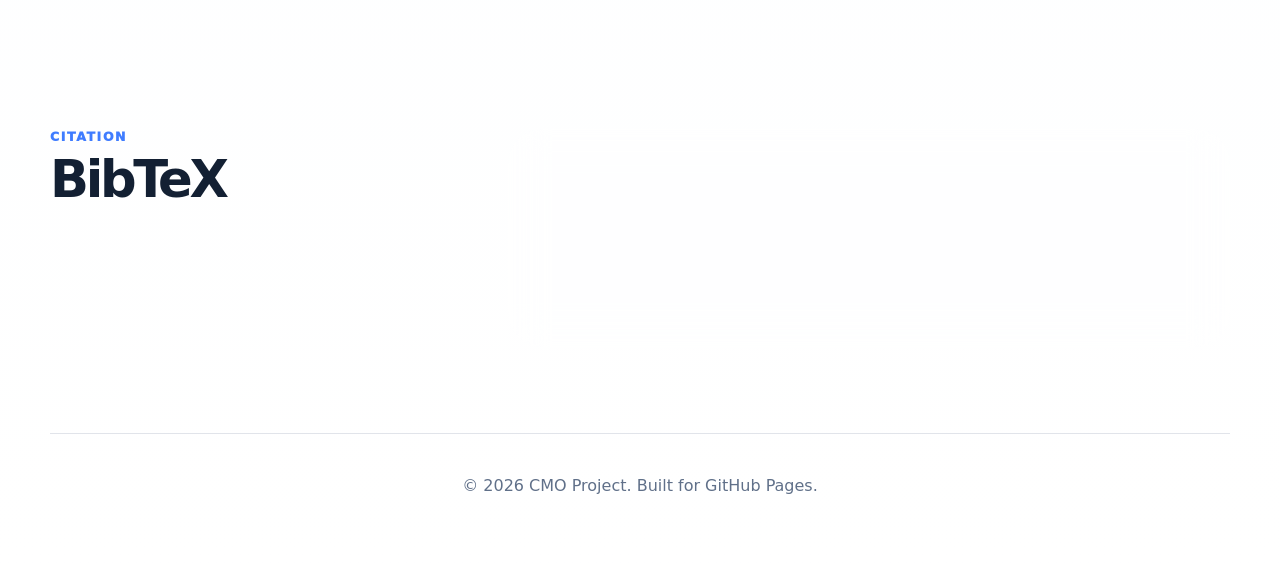
==== commit 56049bdf: "change" ====
--- a/CMO/index.html
+++ b/CMO/index.html
@@ -7,7 +7,11 @@
   <meta name="description" content="Correlation-Weighted Multi-Reward Optimization for Compositional Generation." />
   <meta property="og:title" content="CMO: Correlation-Weighted Multi-Reward Optimization" />
   <meta property="og:description" content="A difficulty-aware multi-reward optimization framework for compositional text-to-image generation." />
-  <meta property="og:image" content="assets/images/overview.png" />
+  <meta property="og:image" content="https://TheDarkKnight-21th.github.io/CMO/assets/images/overview.png" />
+  <meta property="og:url" content="https://TheDarkKnight-21th.github.io/CMO/" />
+  <meta property="og:type" content="website" />
+  <meta name="robots" content="index, follow" />
+  <link rel="canonical" href="https://TheDarkKnight-21th.github.io/CMO/" />
   <link rel="icon" href="assets/images/cmo-mark.svg" type="image/svg+xml" />
   <link rel="stylesheet" href="assets/css/style.css" />
 </head>
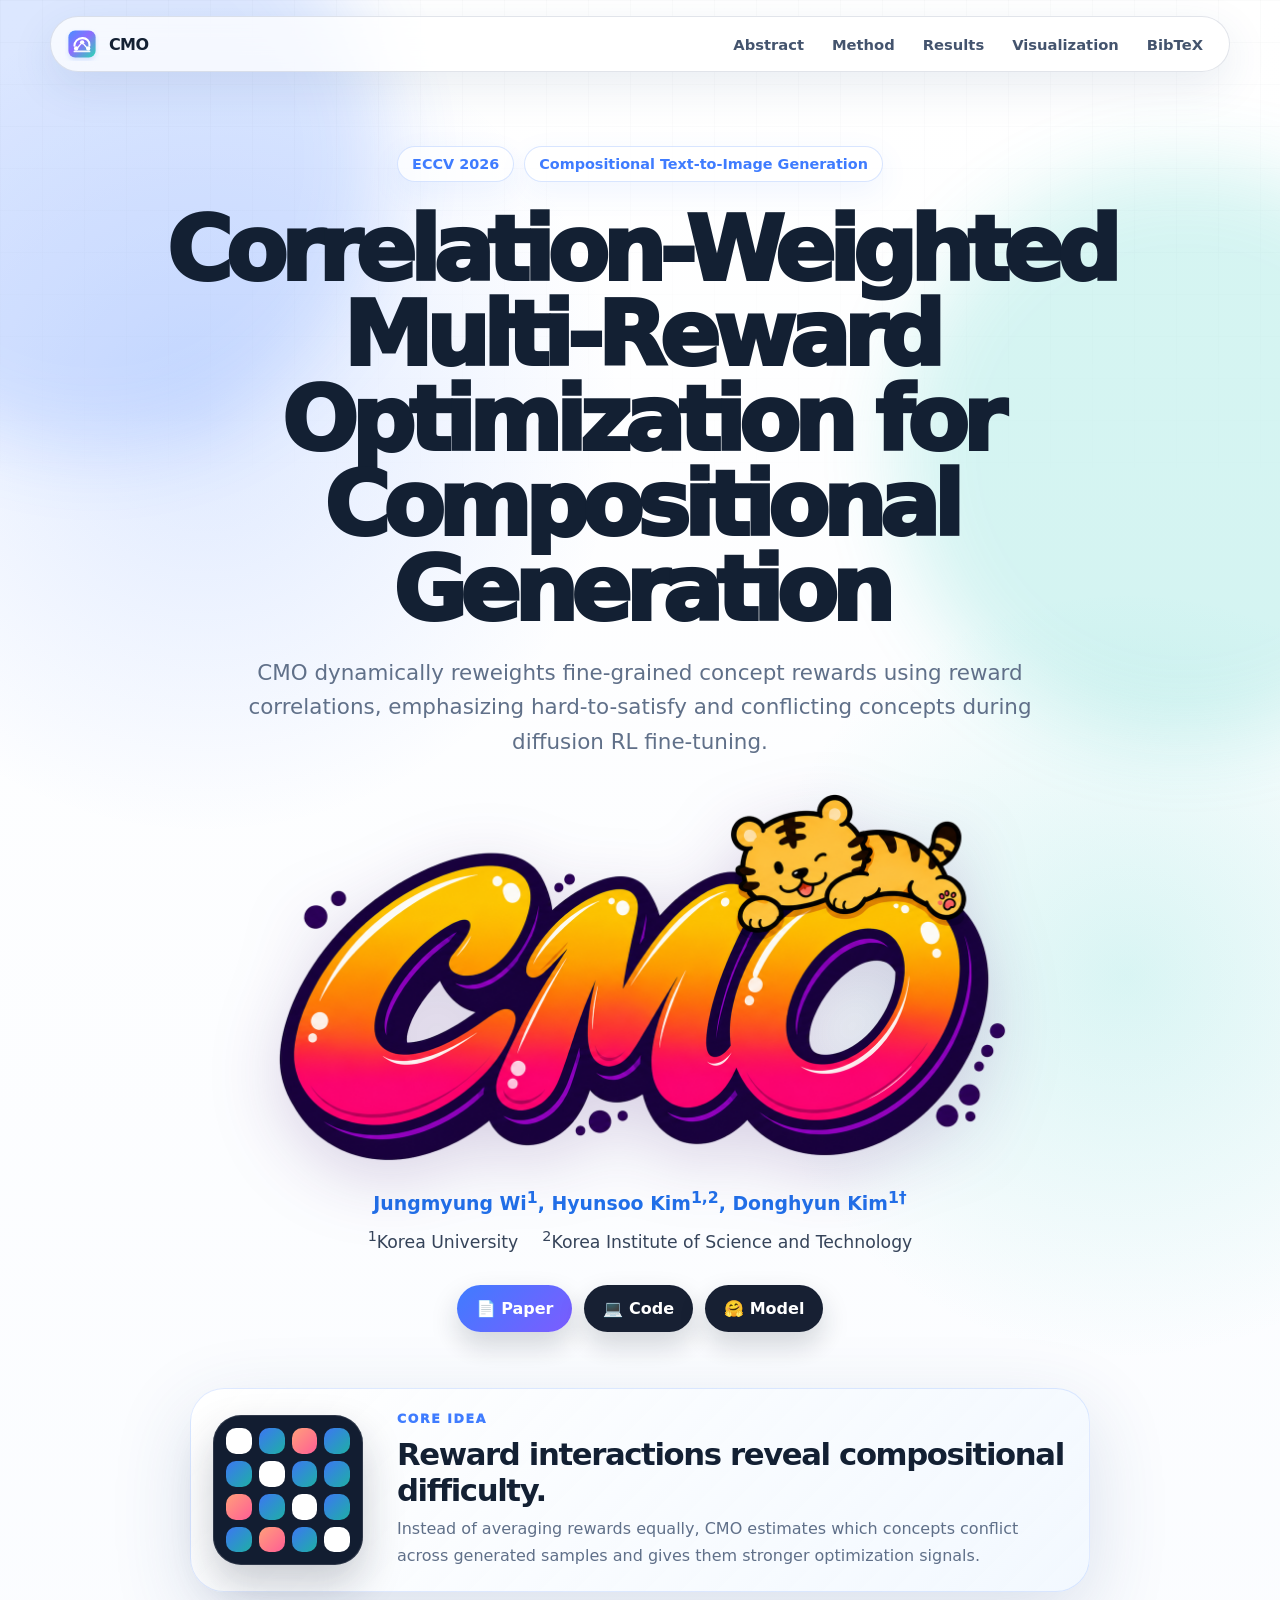
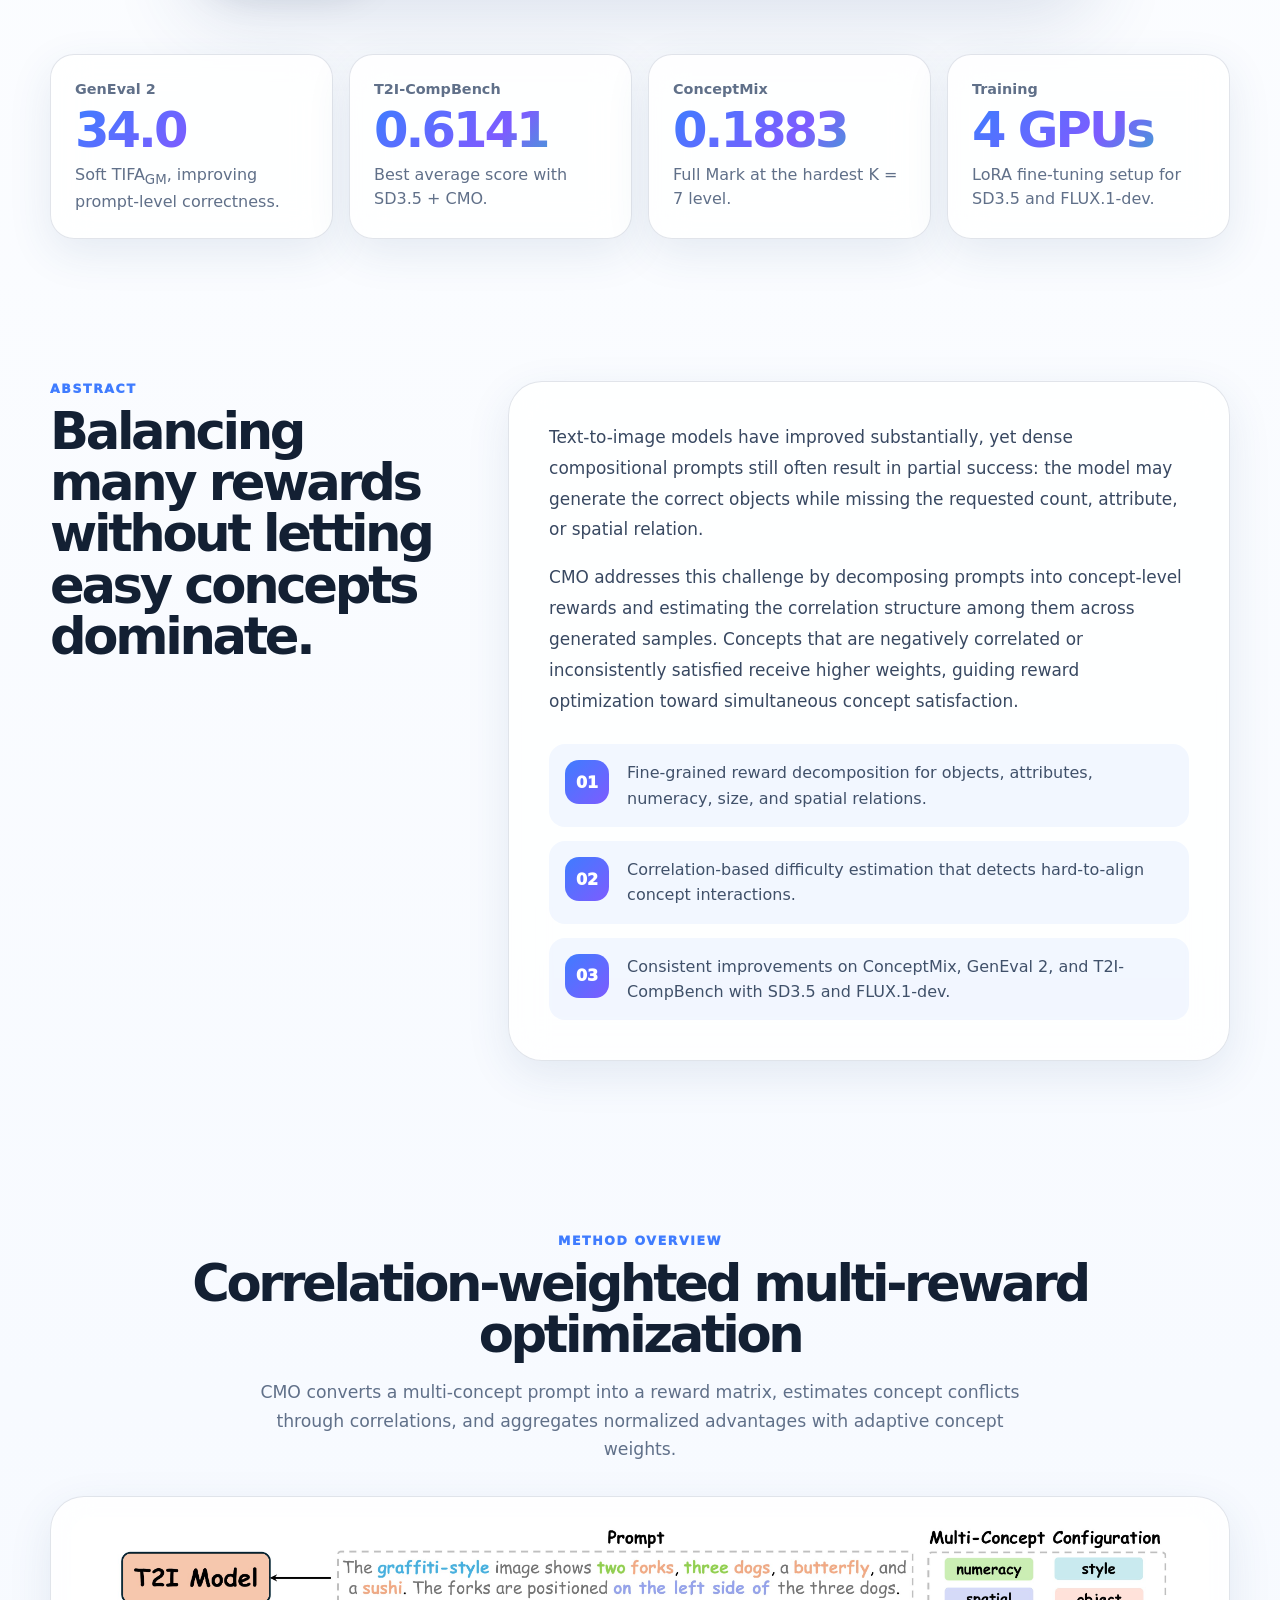
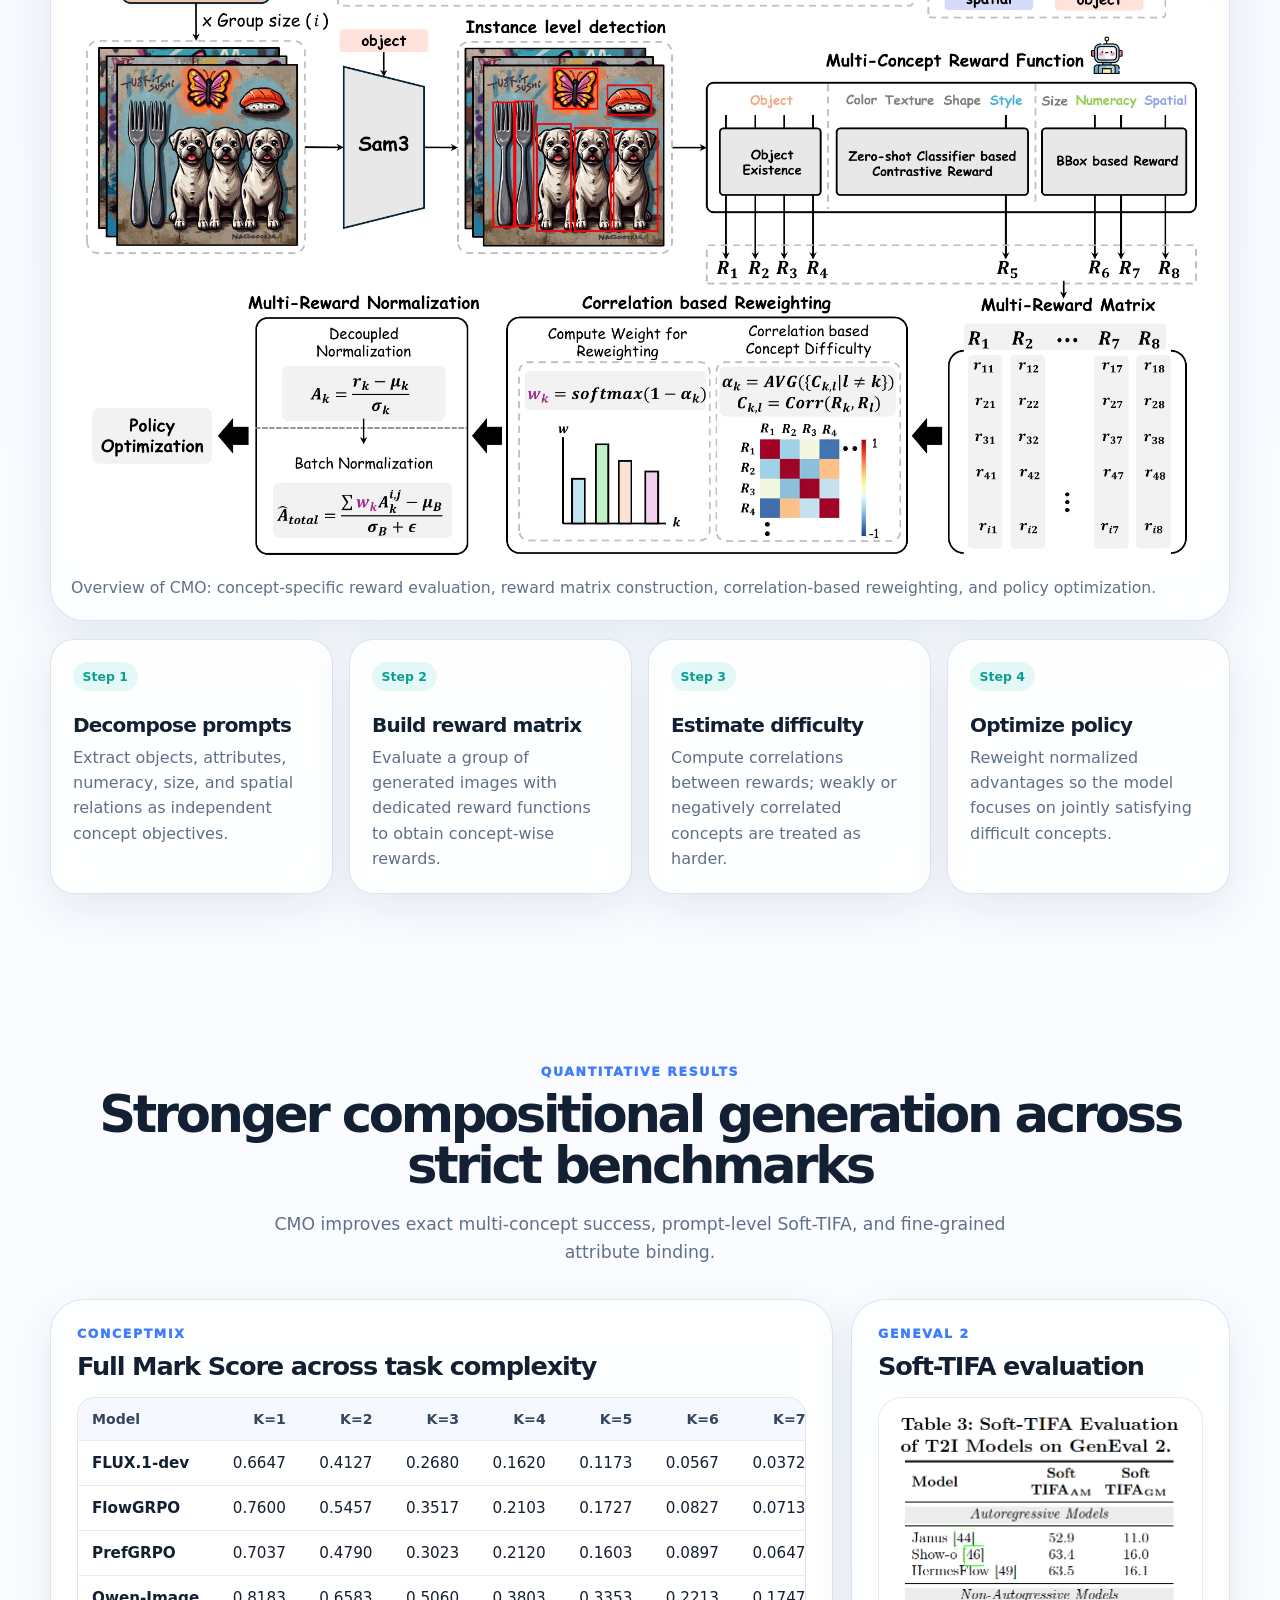
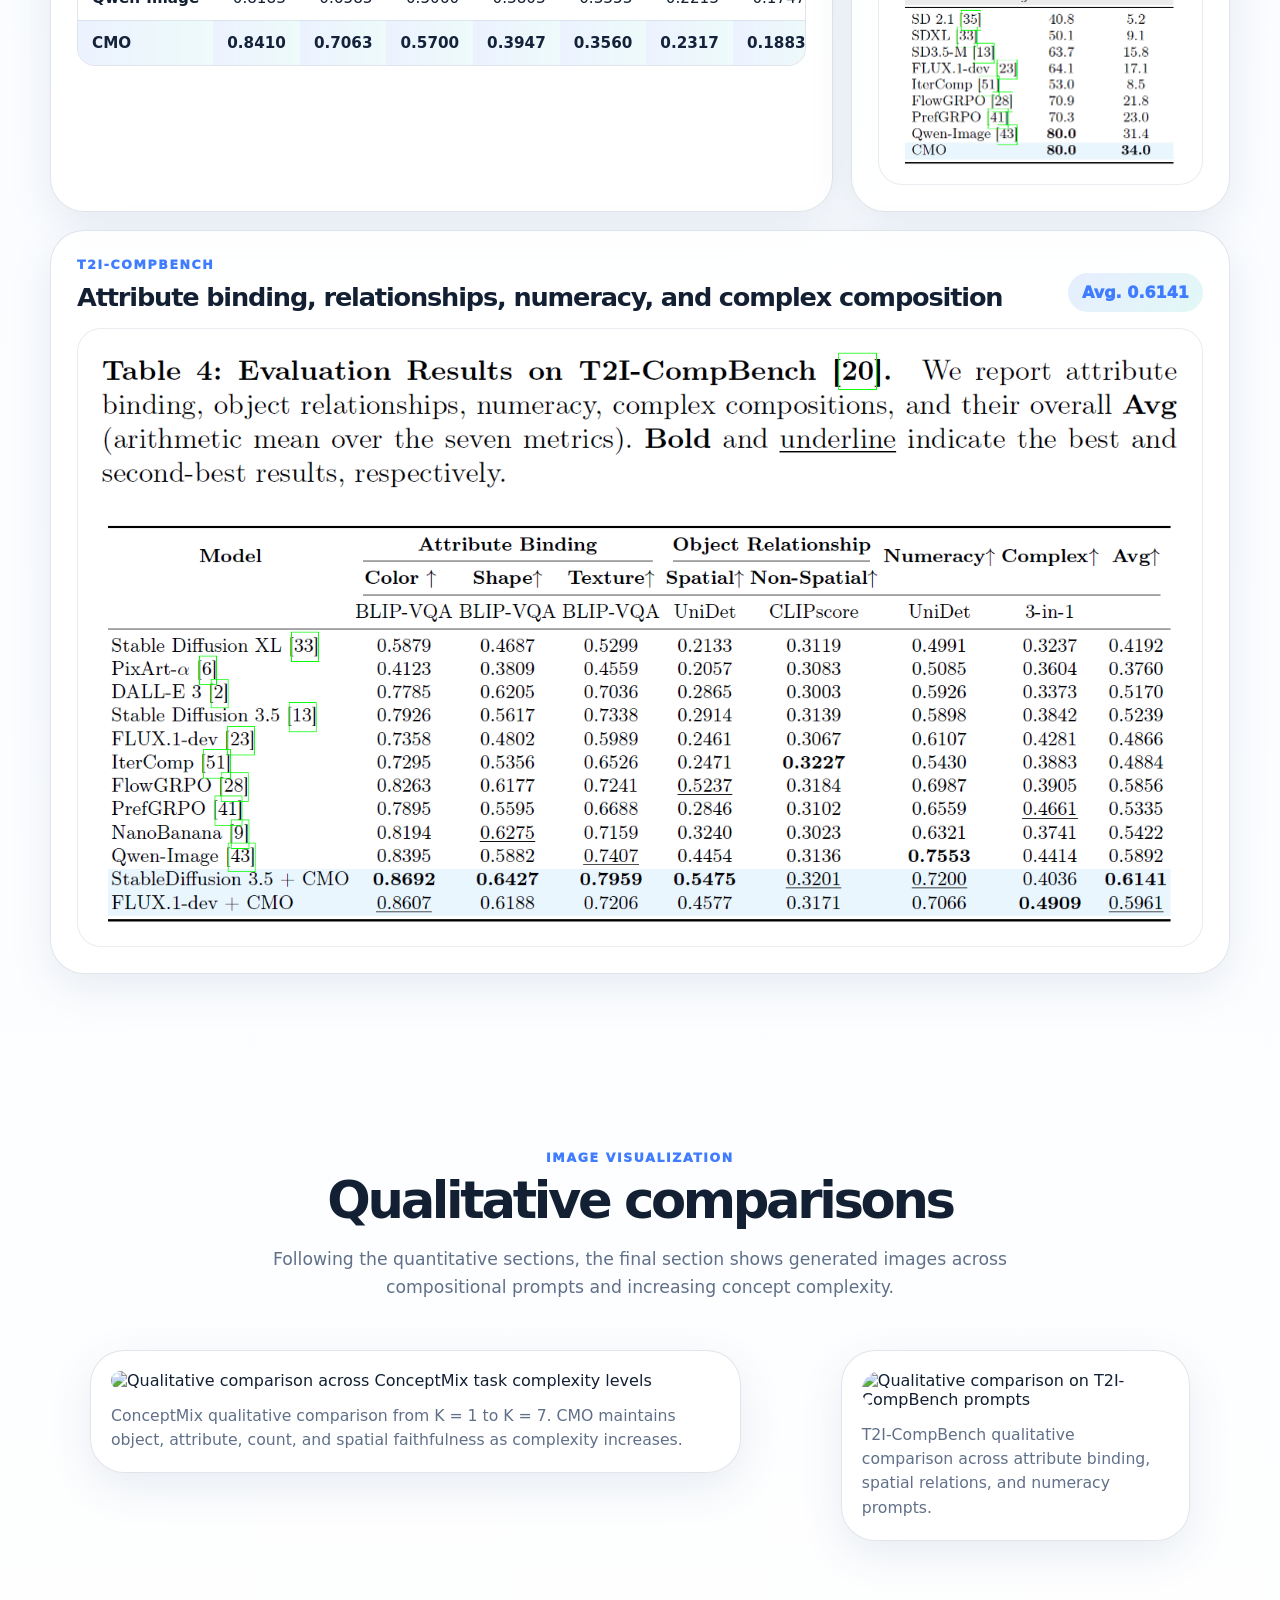
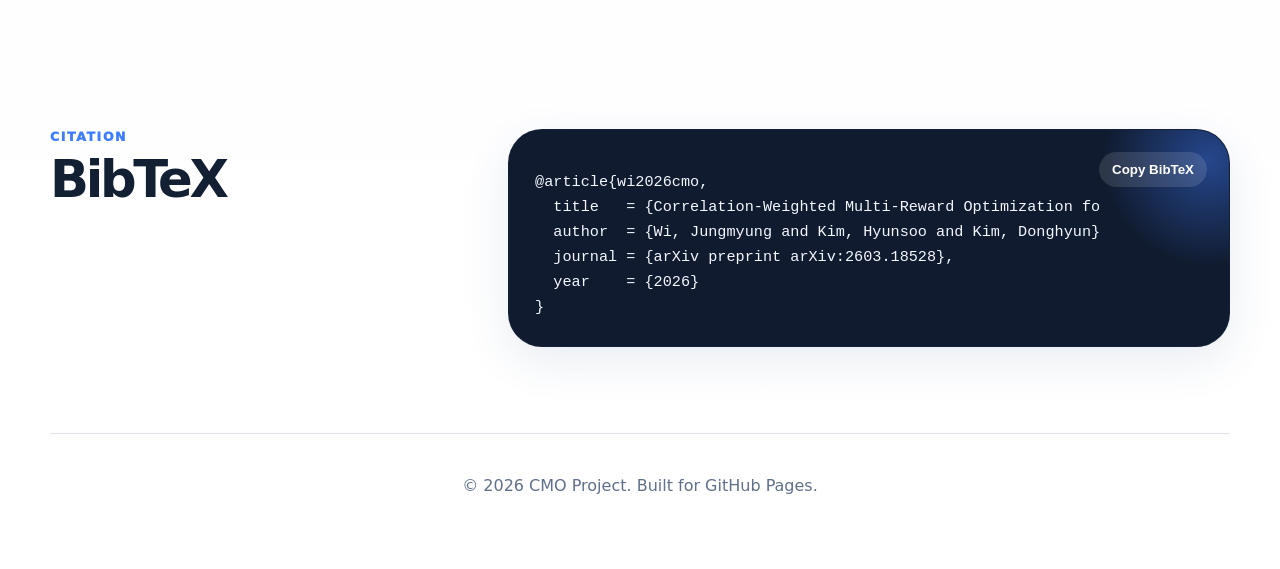
==== commit f9cd865b: "change" ====
--- a/CMO/index.html
+++ b/CMO/index.html
@@ -51,8 +51,8 @@
       <img class="hero-logo" src="assets/images/cmo_logo_tight.png" alt="CMO"  width="500" />
 
       <div class="authors" aria-label="Authors">
-        <a href="#">Jungmyung Wi</a><sup>1</sup>,
-        <a href="#">Hyunsoo Kim</a><sup>1,2</sup>,
+        <a href="https://thedarkknight-21th.github.io/">Jungmyung Wi</a><sup>1</sup>,
+        <a href="https://gustn9609.github.io/">Hyunsoo Kim</a><sup>1,2</sup>,
         <a href="#">Donghyun Kim</a><sup>1†</sup>
       </div>
       <div class="affiliations">
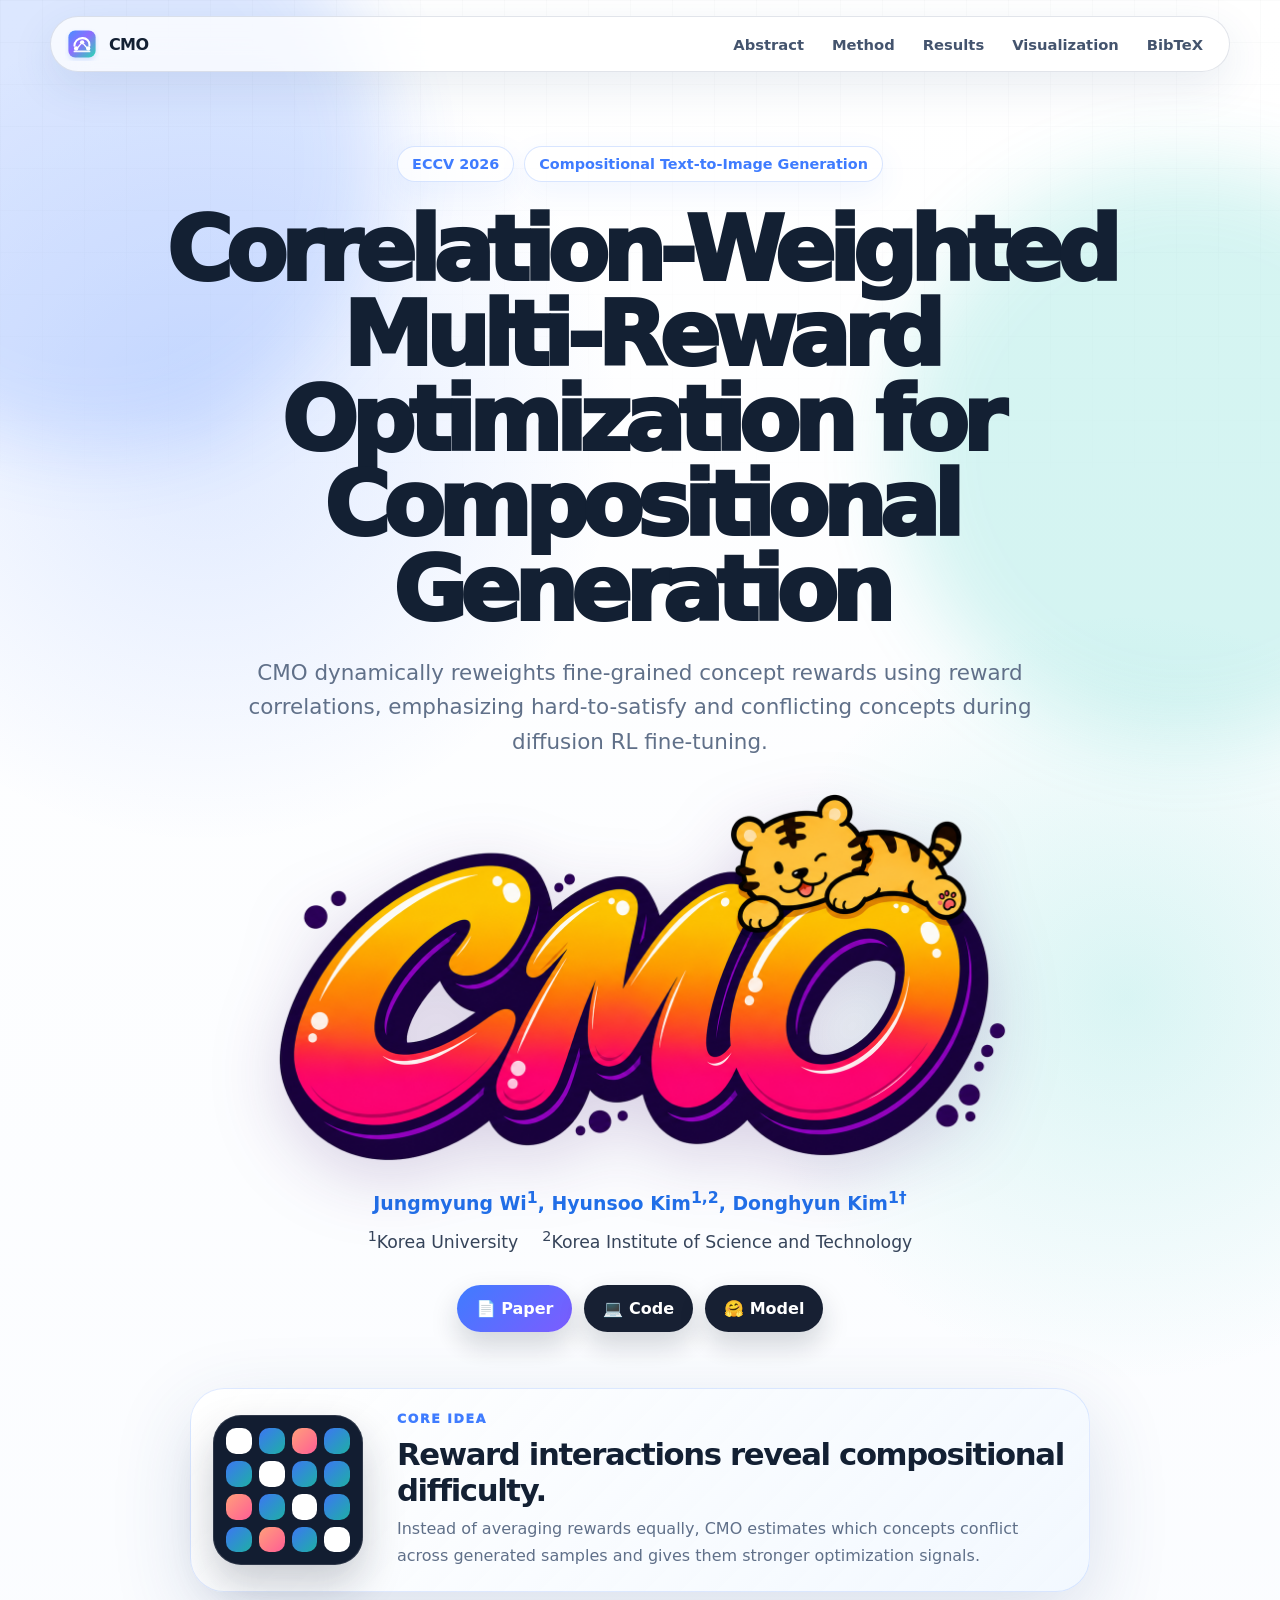
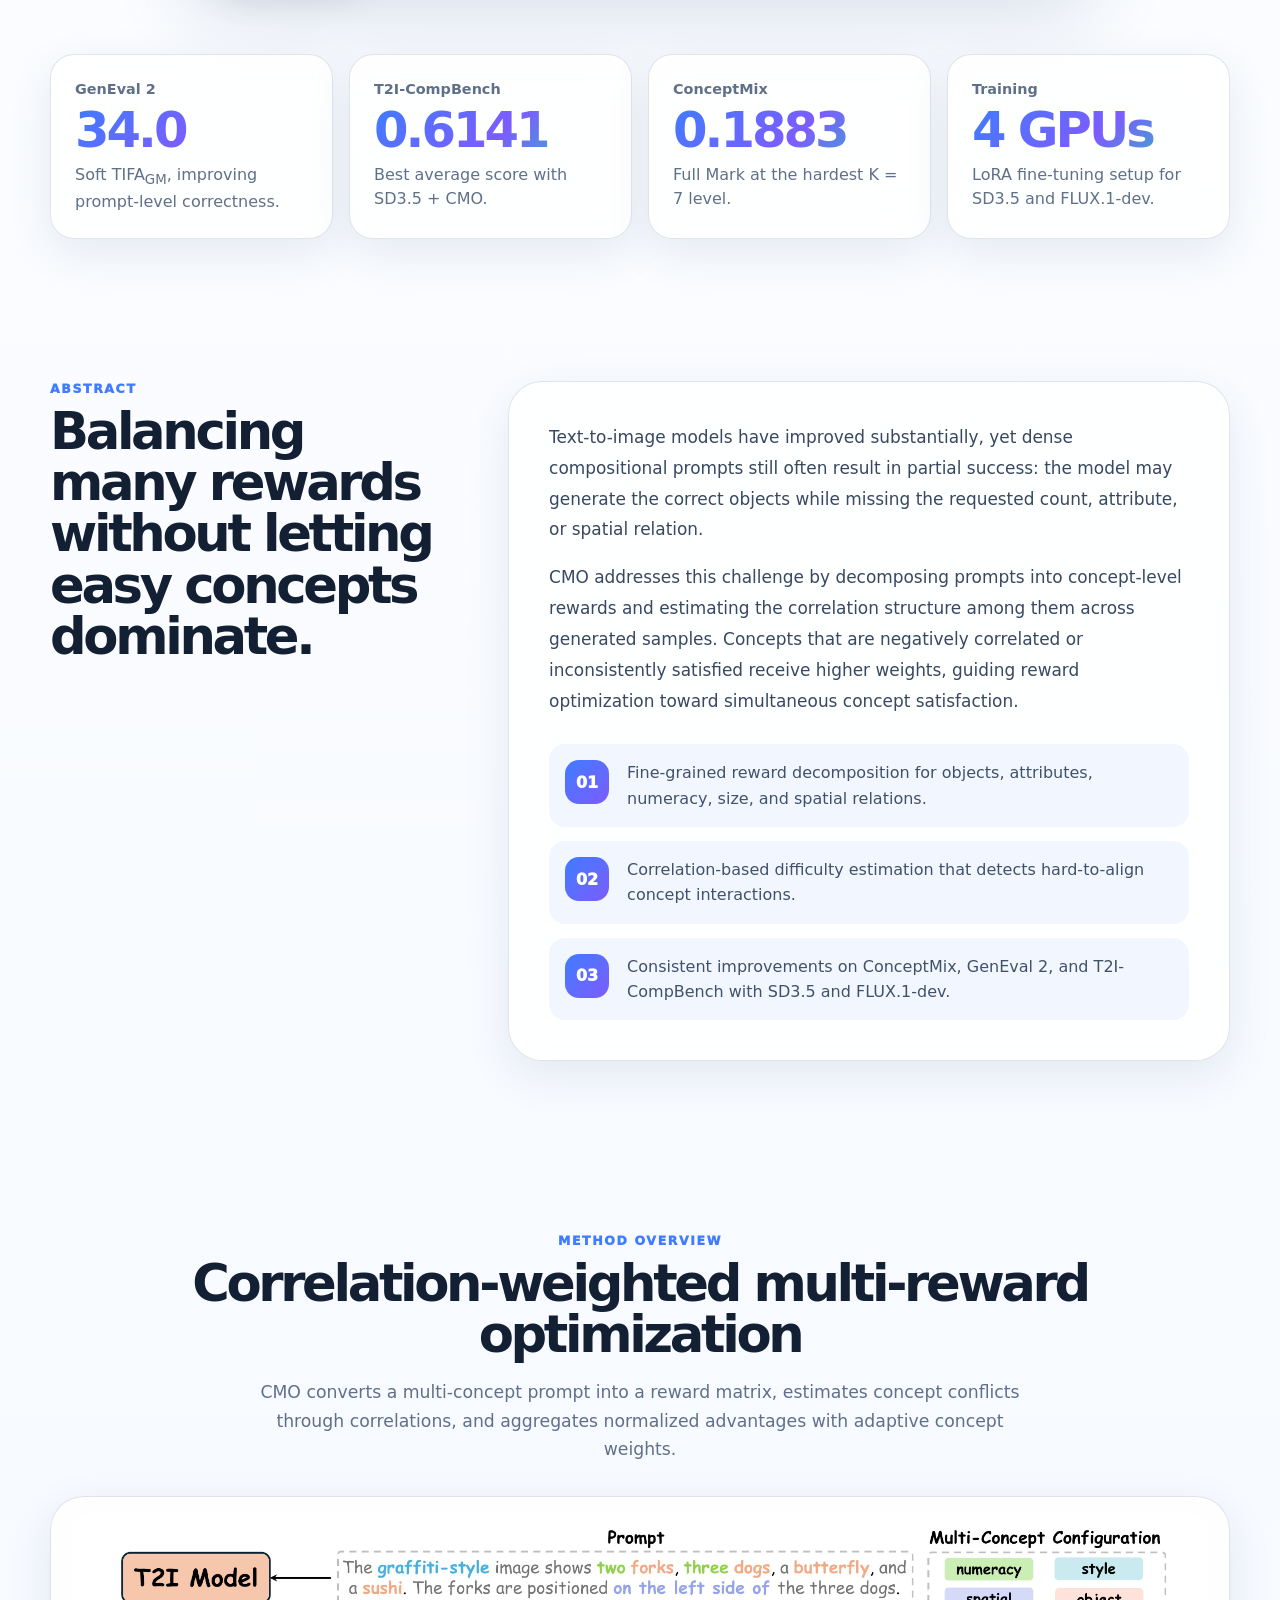
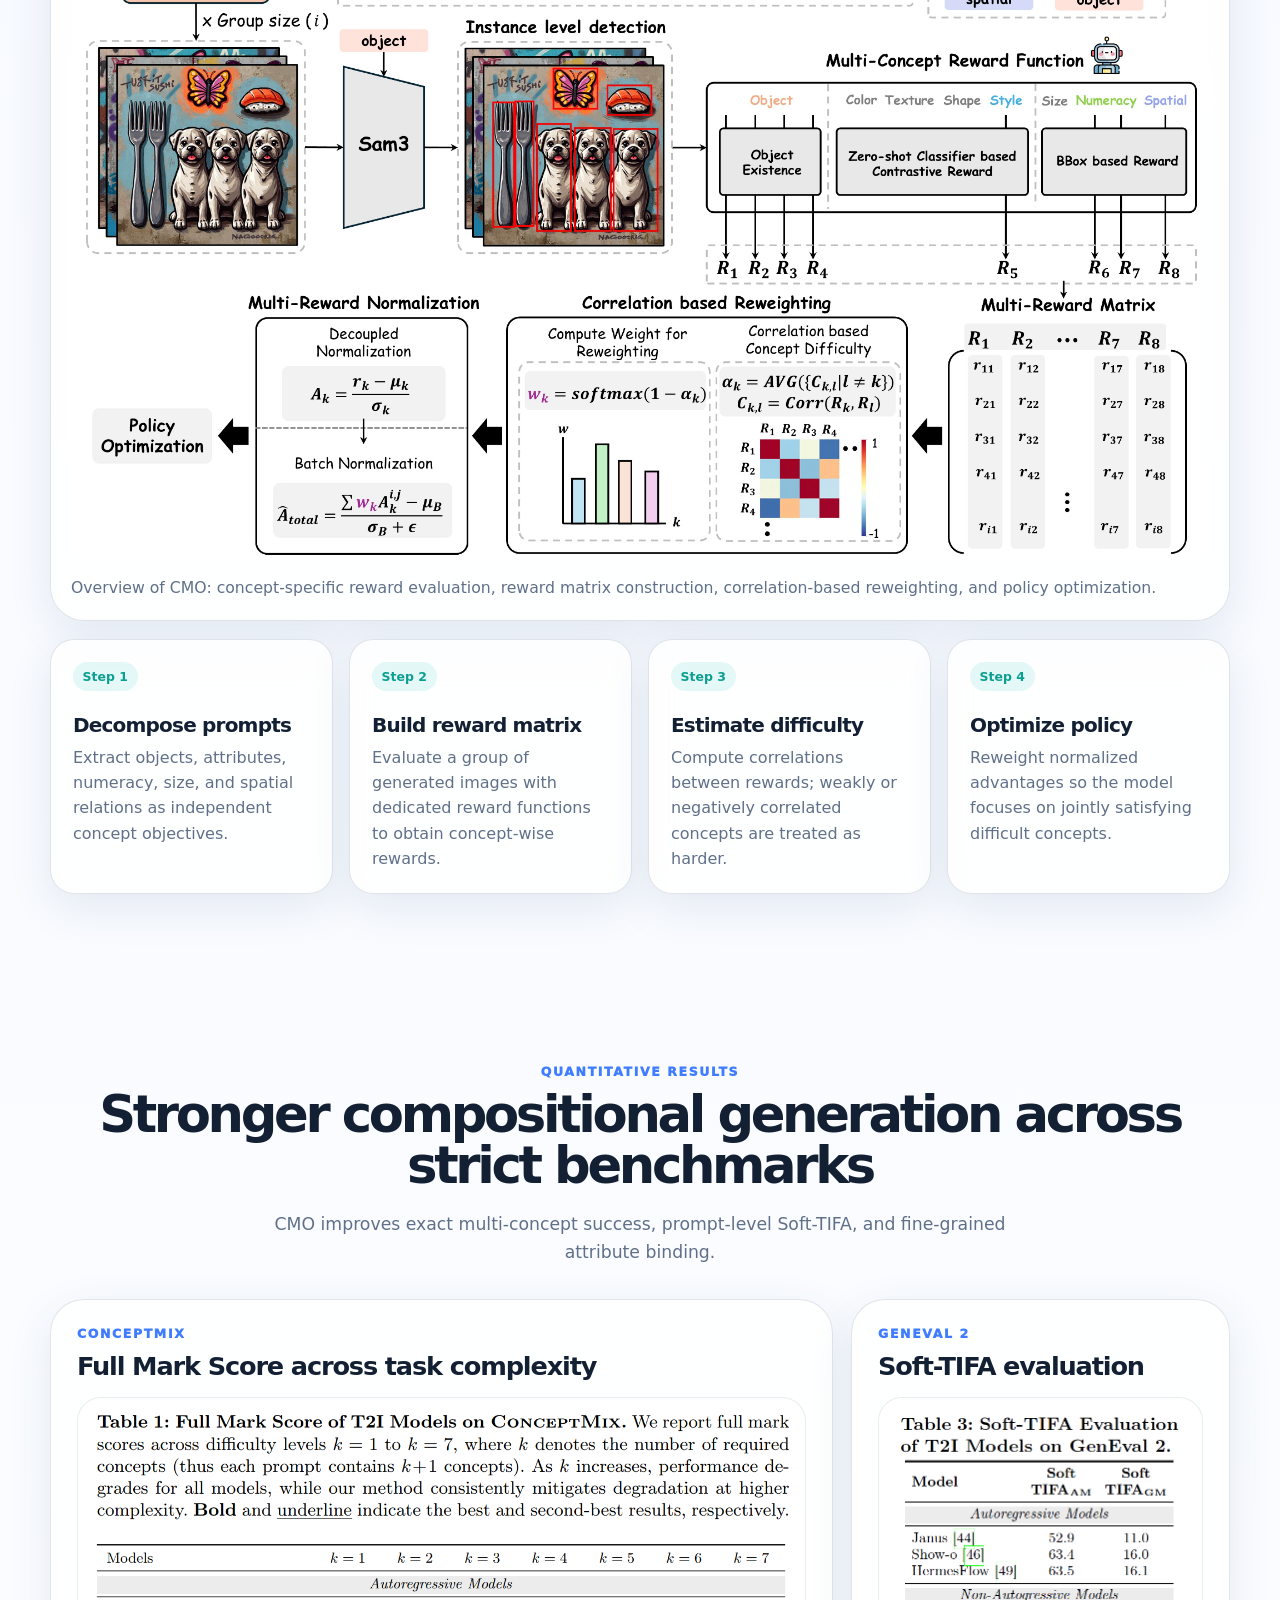
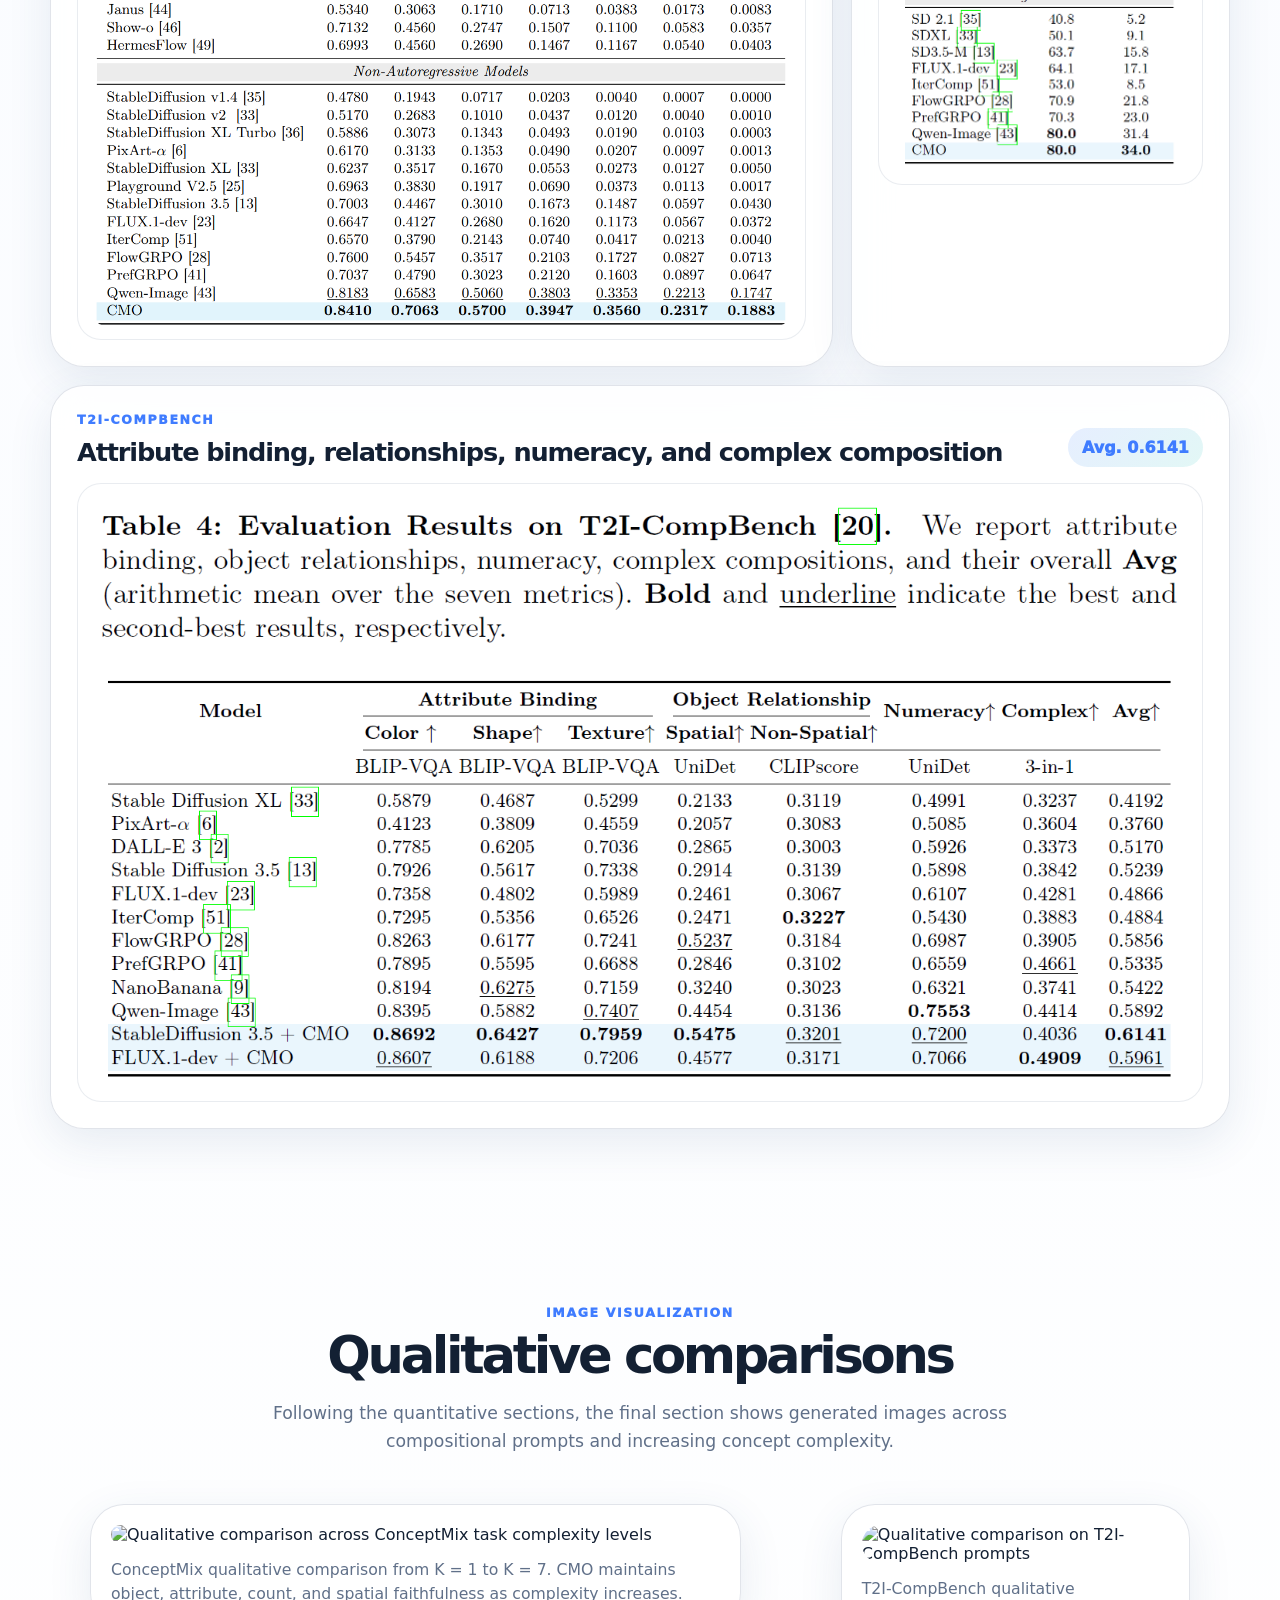
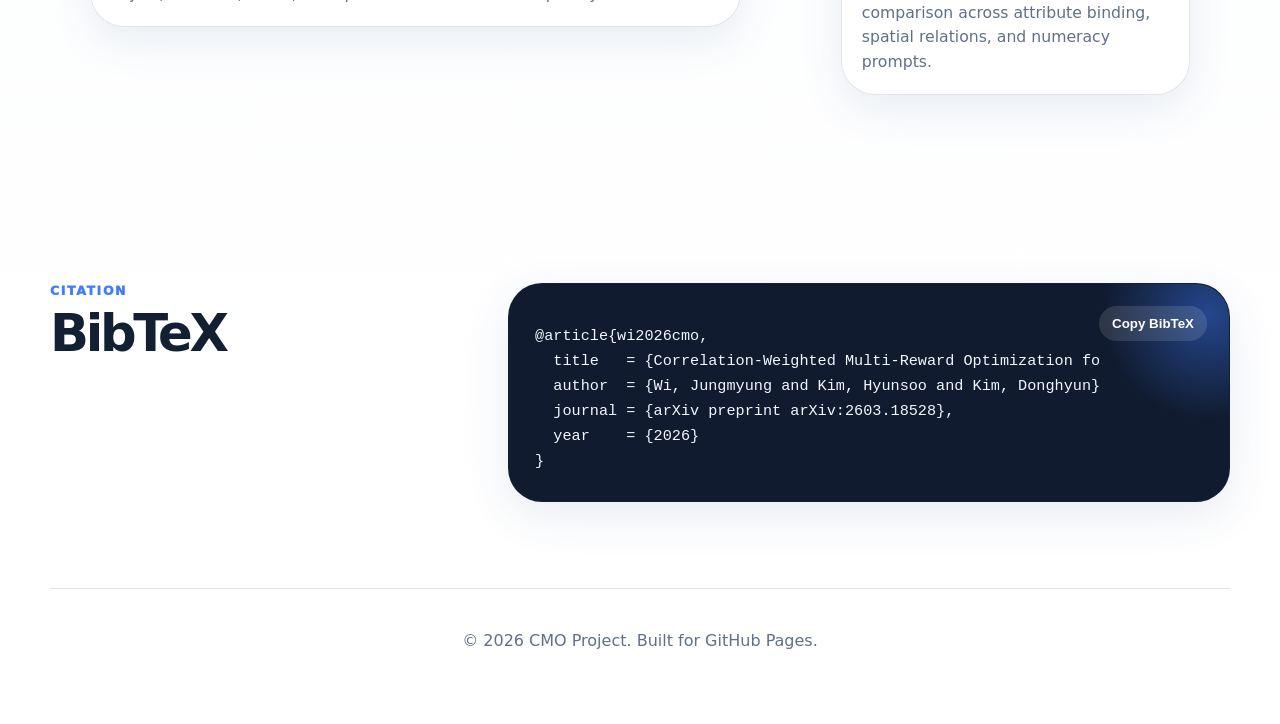
==== commit 0b556f62: "change" ====
--- a/CMO/index.html
+++ b/CMO/index.html
@@ -183,23 +183,9 @@
             <p class="eyebrow">ConceptMix</p>
             <h3>Full Mark Score across task complexity</h3>
           </div>
-          <div class="responsive-table">
-            <table>
-              <thead>
-                <tr>
-                  <th>Model</th>
-                  <th>K=1</th><th>K=2</th><th>K=3</th><th>K=4</th><th>K=5</th><th>K=6</th><th>K=7</th>
-                </tr>
-              </thead>
-              <tbody>
-                <tr><td>FLUX.1-dev</td><td>0.6647</td><td>0.4127</td><td>0.2680</td><td>0.1620</td><td>0.1173</td><td>0.0567</td><td>0.0372</td></tr>
-                <tr><td>FlowGRPO</td><td>0.7600</td><td>0.5457</td><td>0.3517</td><td>0.2103</td><td>0.1727</td><td>0.0827</td><td>0.0713</td></tr>
-                <tr><td>PrefGRPO</td><td>0.7037</td><td>0.4790</td><td>0.3023</td><td>0.2120</td><td>0.1603</td><td>0.0897</td><td>0.0647</td></tr>
-                <tr><td>Qwen-Image</td><td>0.8183</td><td>0.6583</td><td>0.5060</td><td>0.3803</td><td>0.3353</td><td>0.2213</td><td>0.1747</td></tr>
-                <tr class="ours"><td>CMO</td><td>0.8410</td><td>0.7063</td><td>0.5700</td><td>0.3947</td><td>0.3560</td><td>0.2317</td><td>0.1883</td></tr>
-              </tbody>
-            </table>
-          </div>
+          <figure class="image-shell conceptmix-table">
+            <img class="zoomable" src="assets/images/conceptmix_eval.png" alt="Full Mark Score table on ConceptMix across task complexity levels" />
+          </figure>
         </article>
 
         <article class="result-panel geneval-panel">
--- a/CMO/assets/css/style.css
+++ b/CMO/assets/css/style.css
@@ -620,6 +620,15 @@
   padding: 16px;
 }
 
+.conceptmix-table {
+  padding: 12px;
+}
+
+.conceptmix-table img {
+  width: 100%;
+  object-fit: contain;
+}
+
 .small-table img {
   max-height: 470px;
   width: auto;
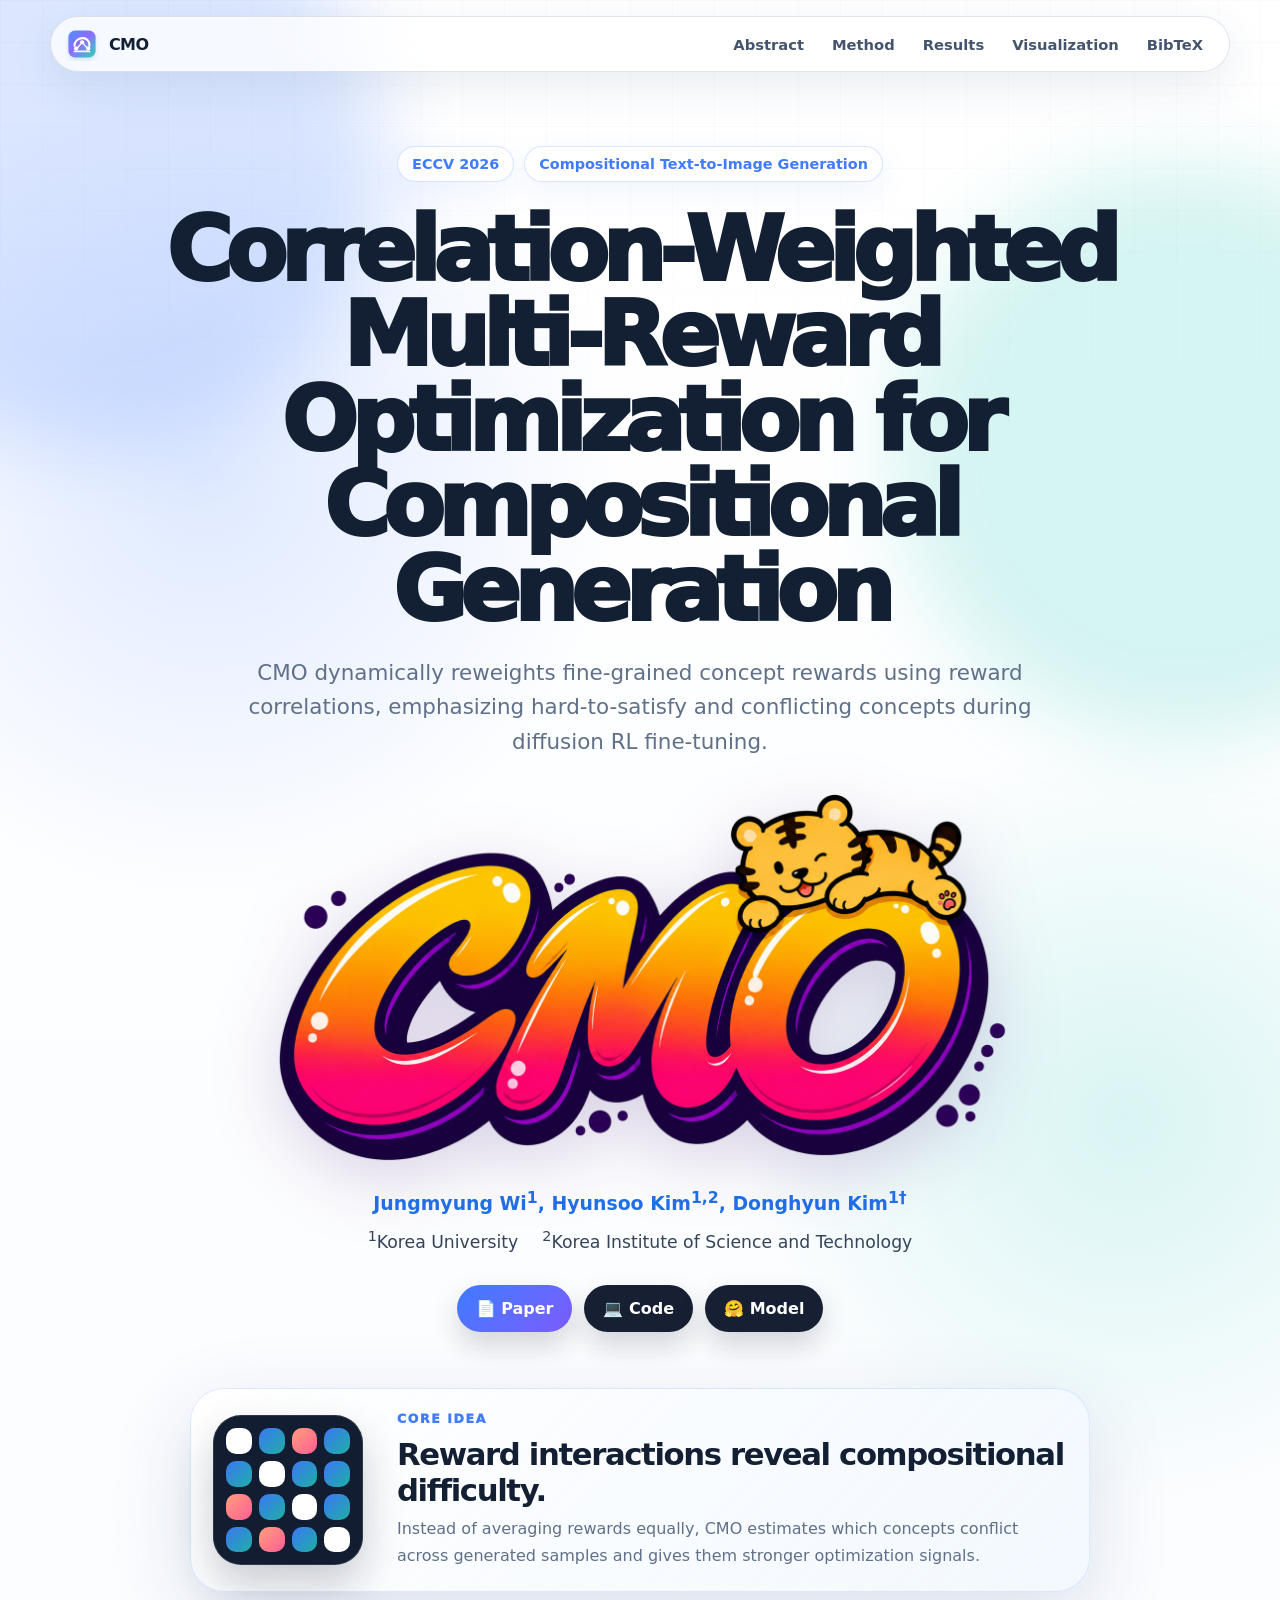
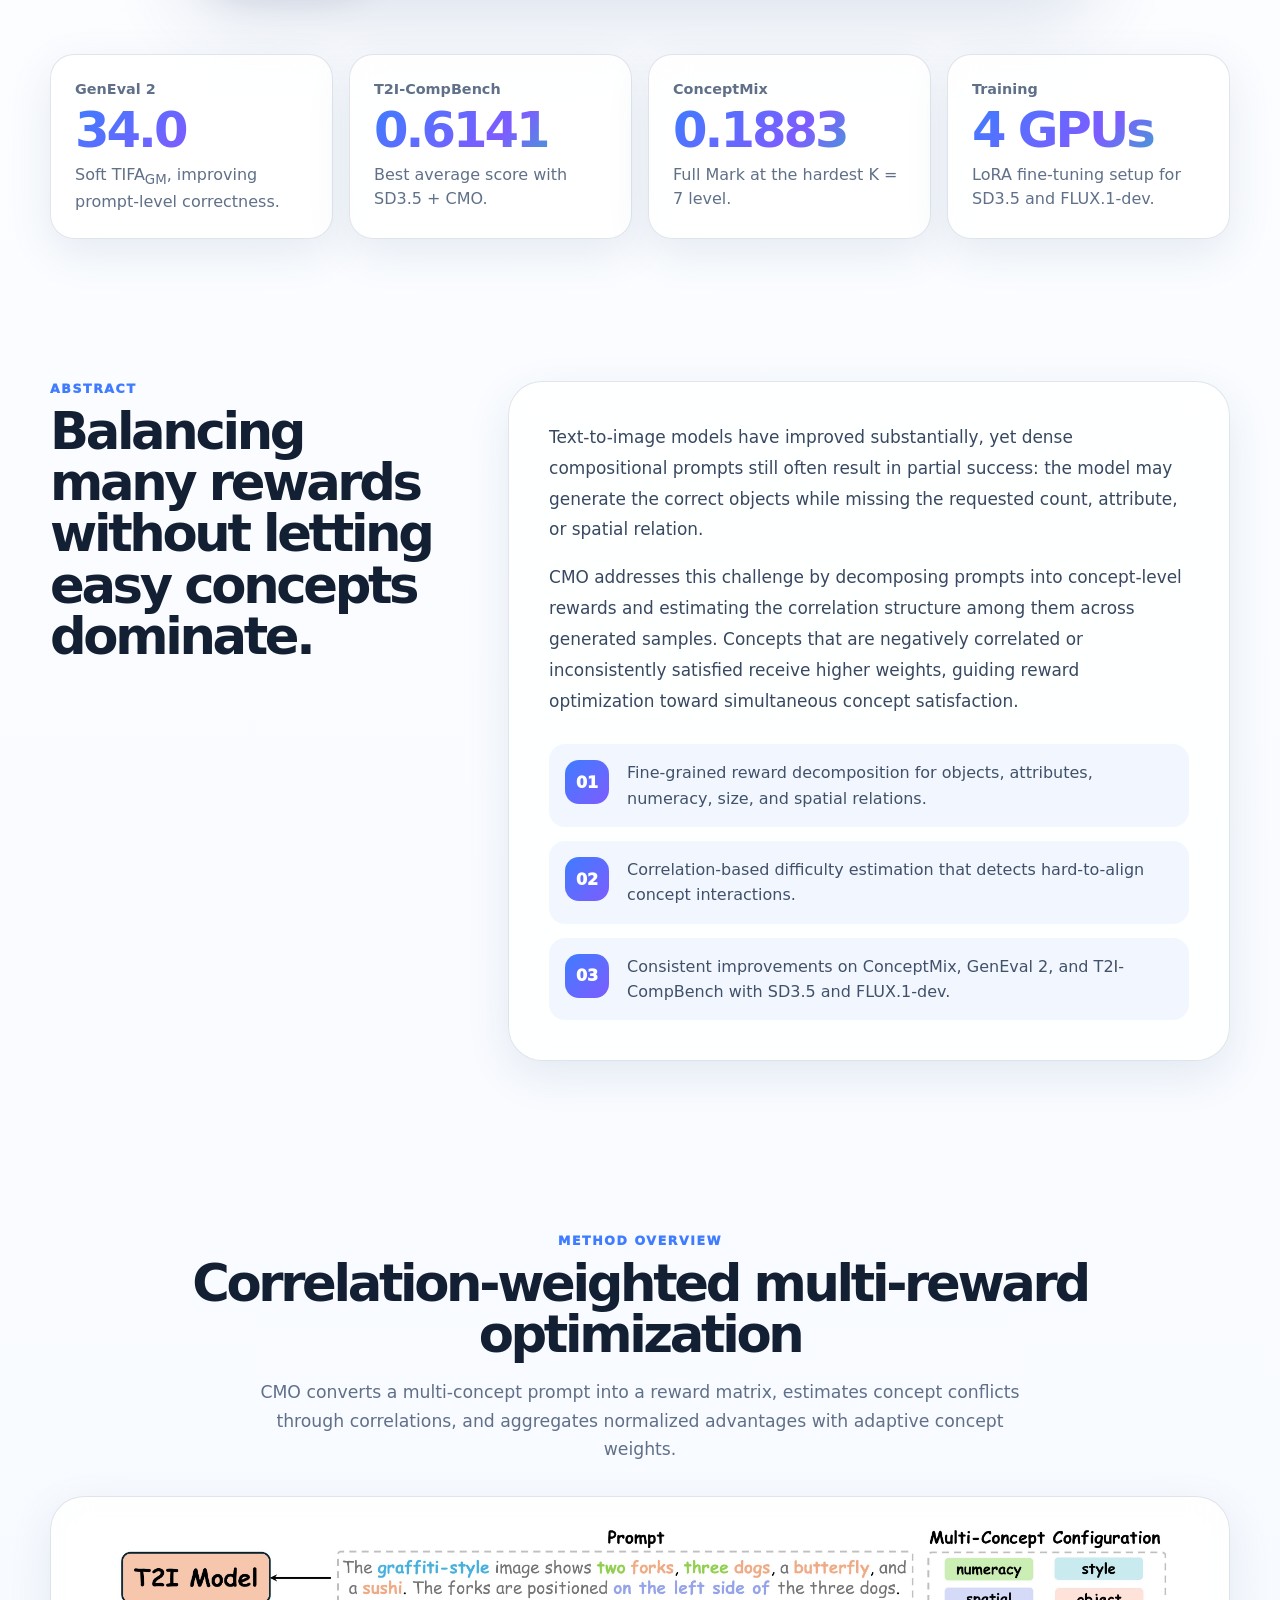
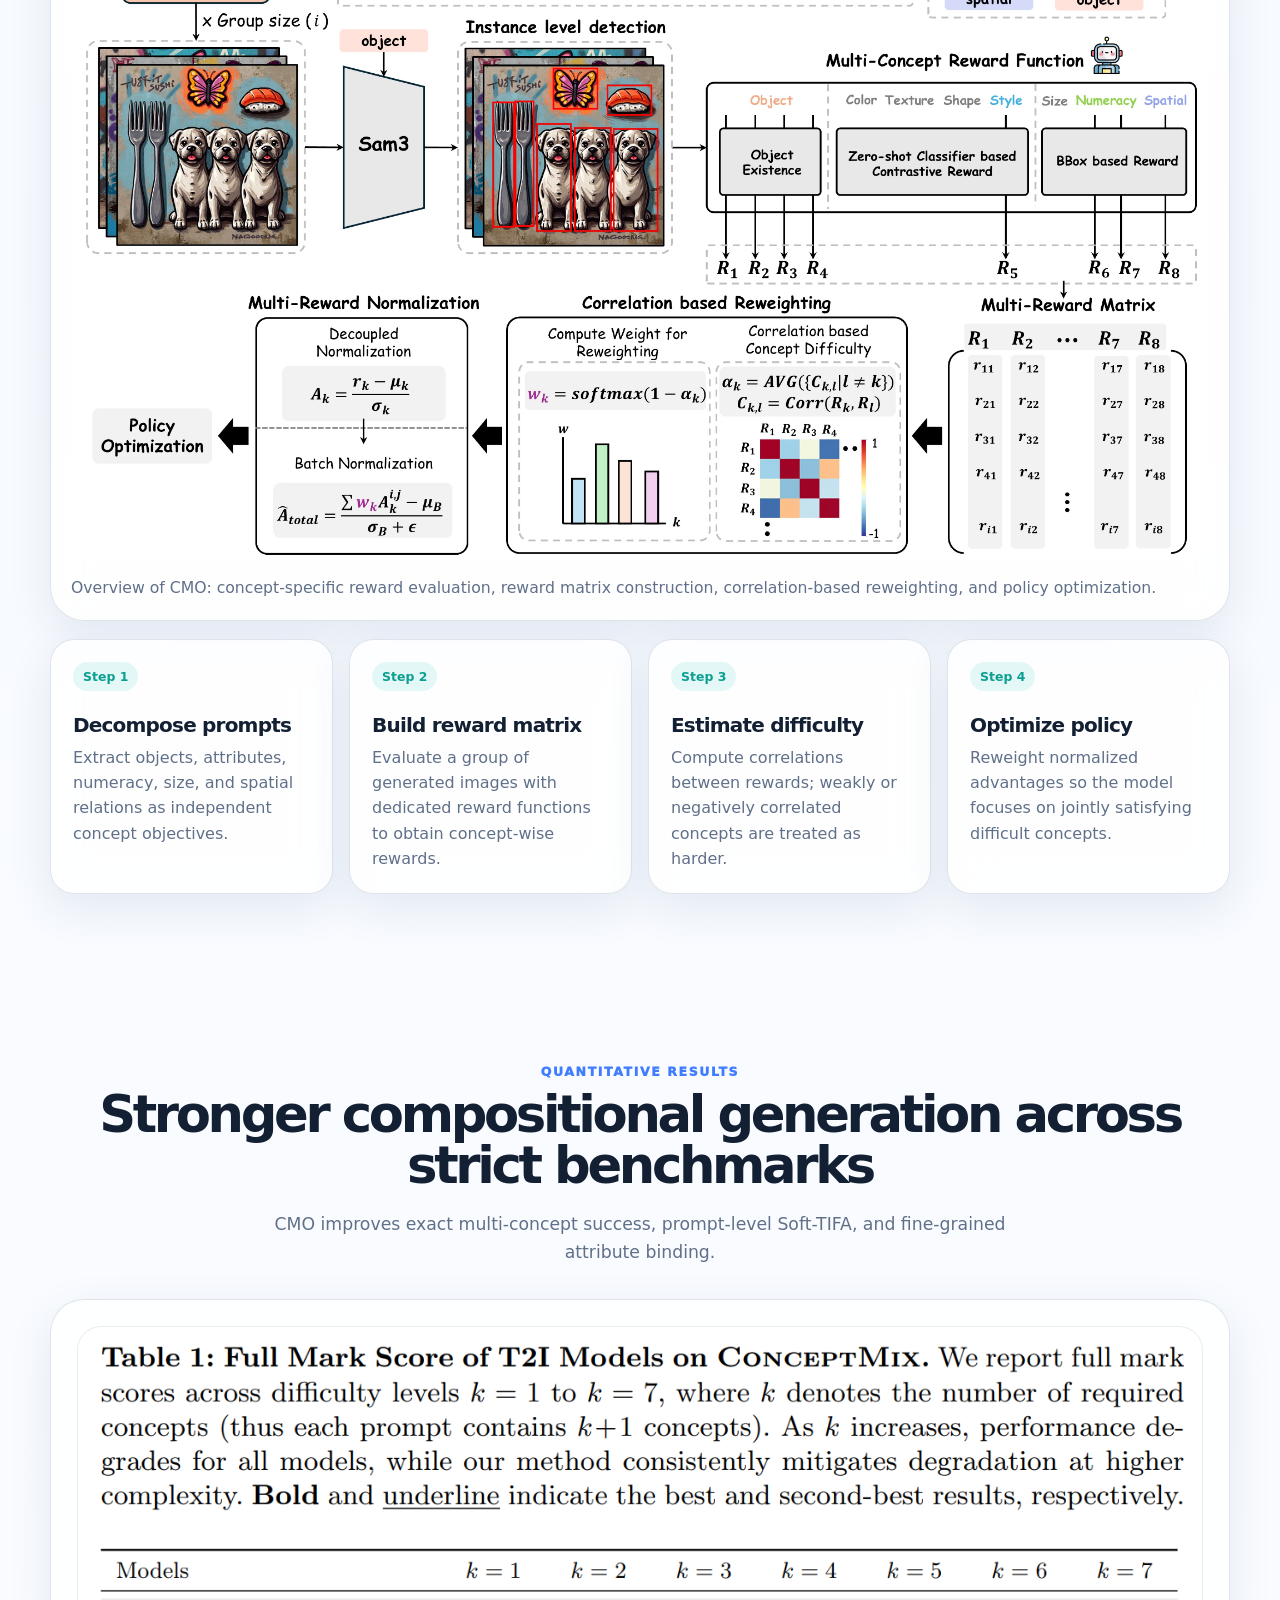
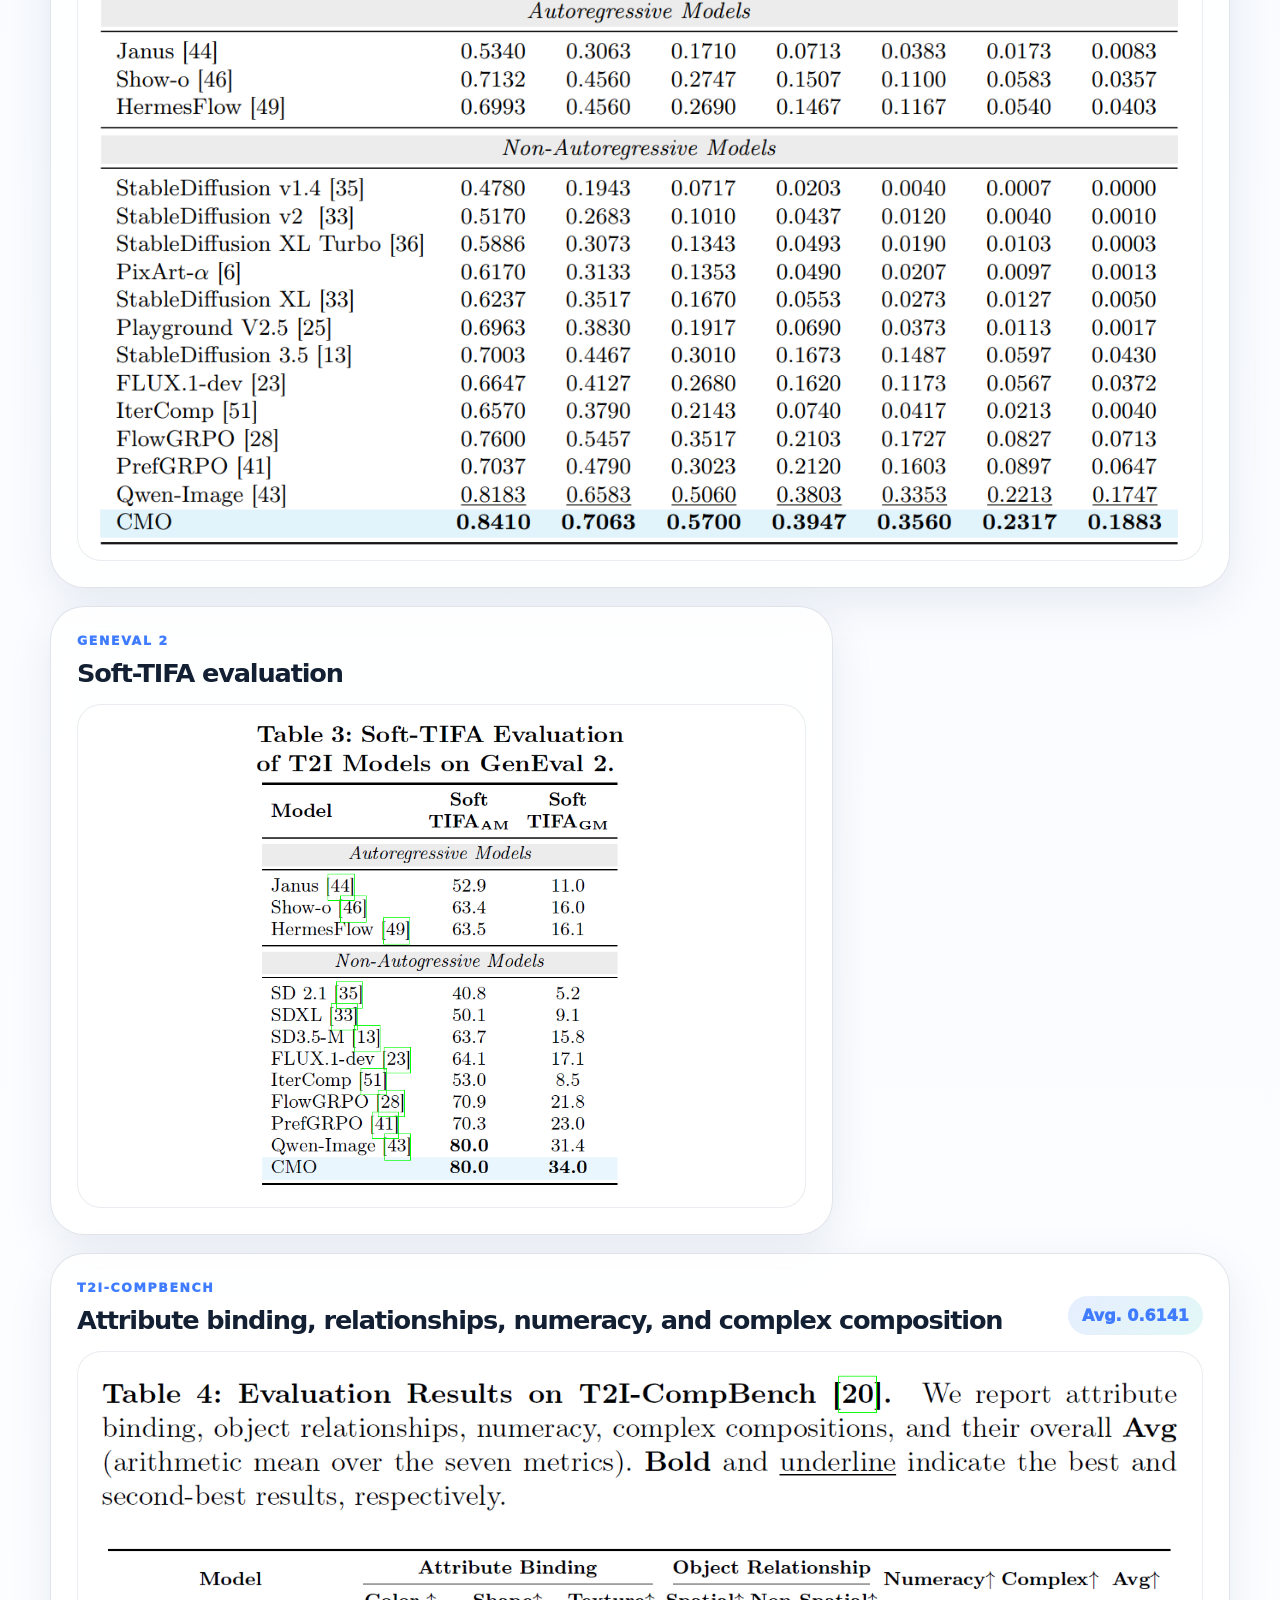
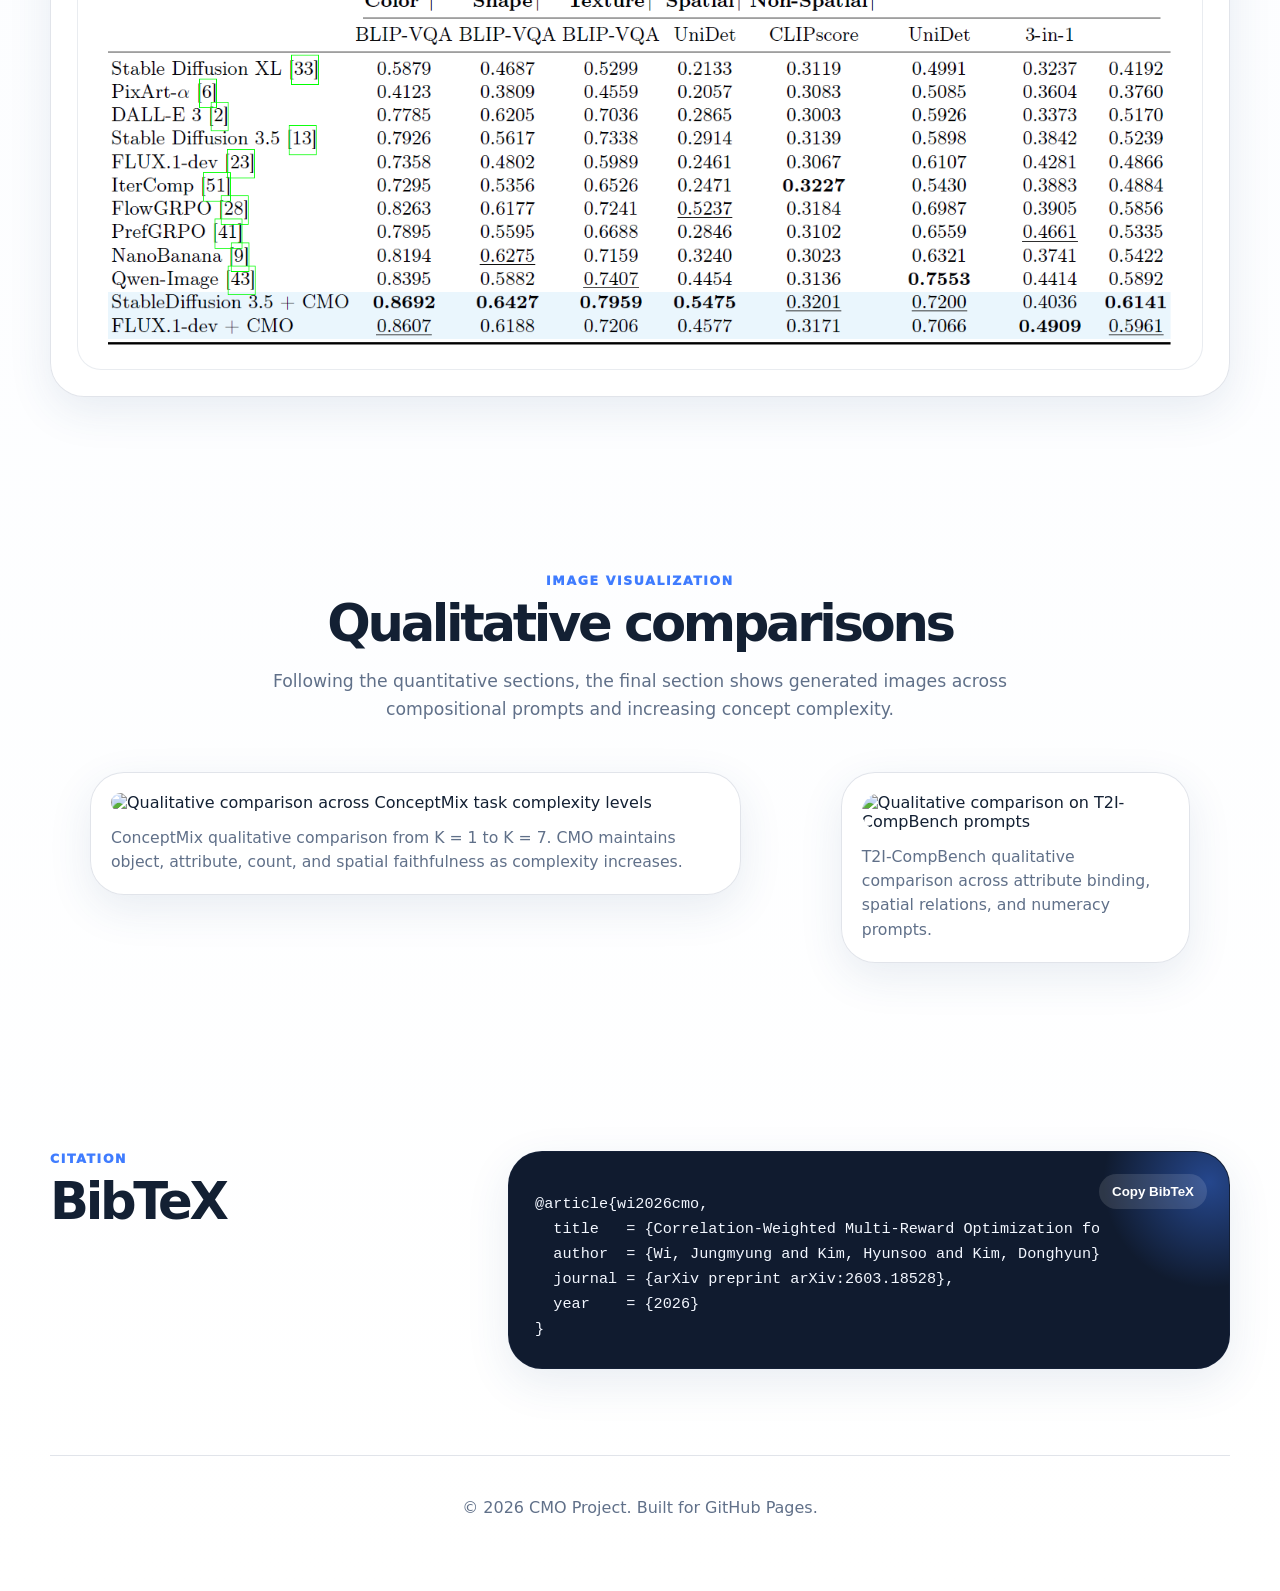
==== commit db336e44: "change" ====
--- a/CMO/index.html
+++ b/CMO/index.html
@@ -179,10 +179,6 @@
 
       <div class="results-grid">
         <article class="result-panel table-panel">
-          <div class="panel-head">
-            <p class="eyebrow">ConceptMix</p>
-            <h3>Full Mark Score across task complexity</h3>
-          </div>
           <figure class="image-shell conceptmix-table">
             <img class="zoomable" src="assets/images/conceptmix_eval.png" alt="Full Mark Score table on ConceptMix across task complexity levels" />
           </figure>
--- a/CMO/assets/css/style.css
+++ b/CMO/assets/css/style.css
@@ -538,6 +538,10 @@
   padding: clamp(18px, 2.3vw, 26px);
 }
 
+.table-panel {
+  grid-column: 1 / -1;
+}
+
 .panel-head {
   margin-bottom: 16px;
 }
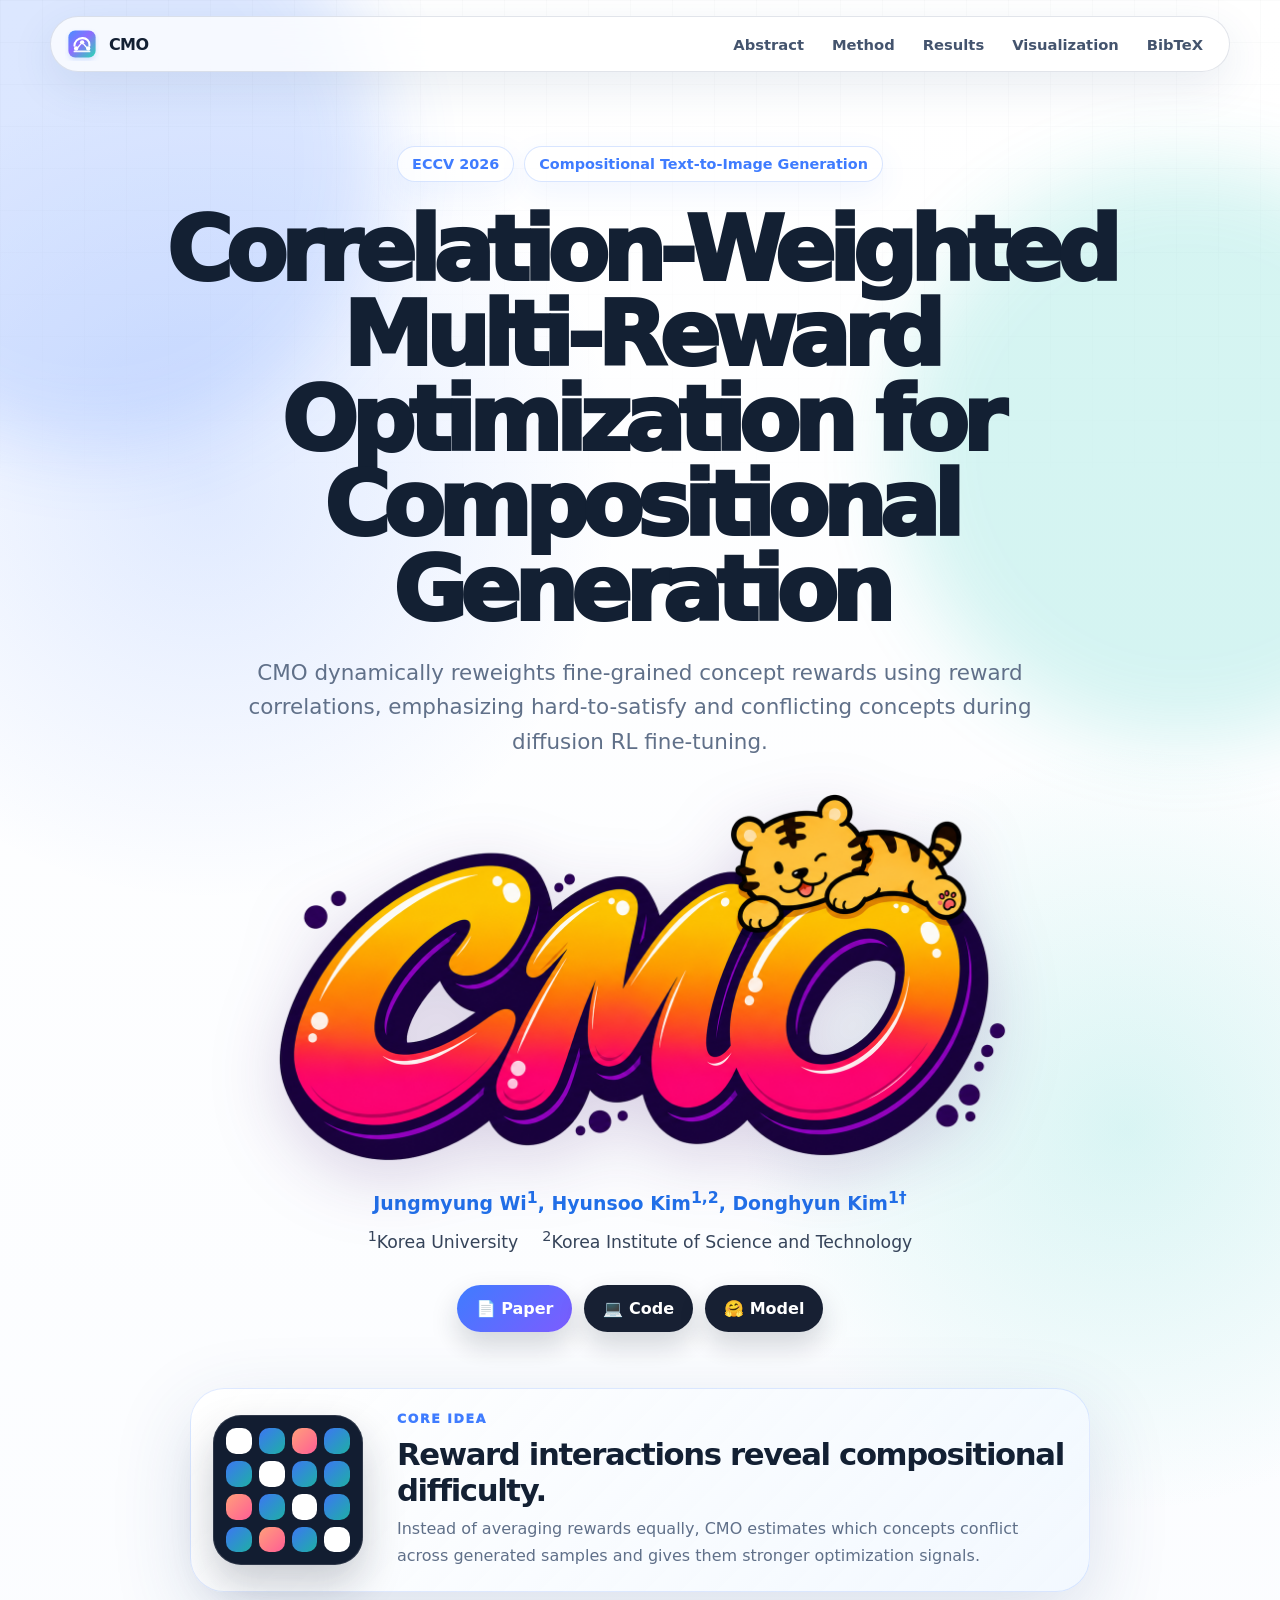
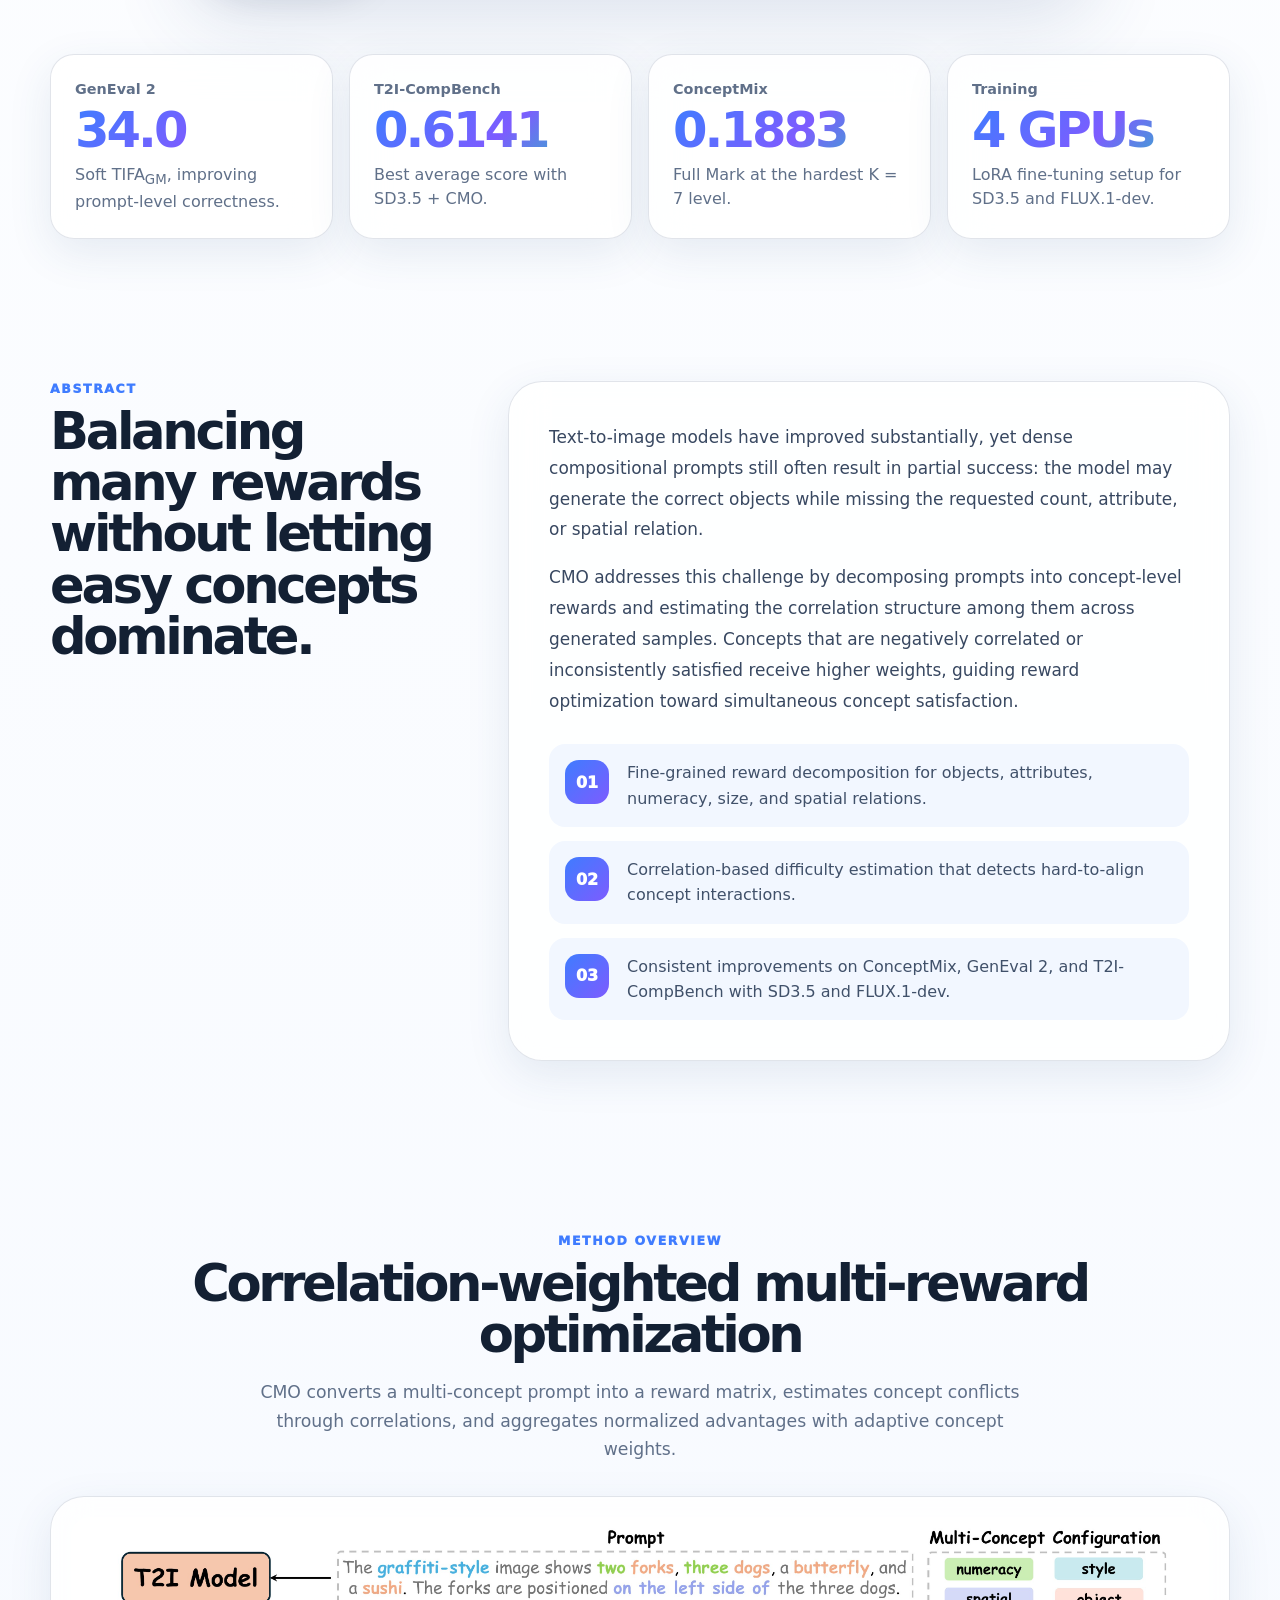
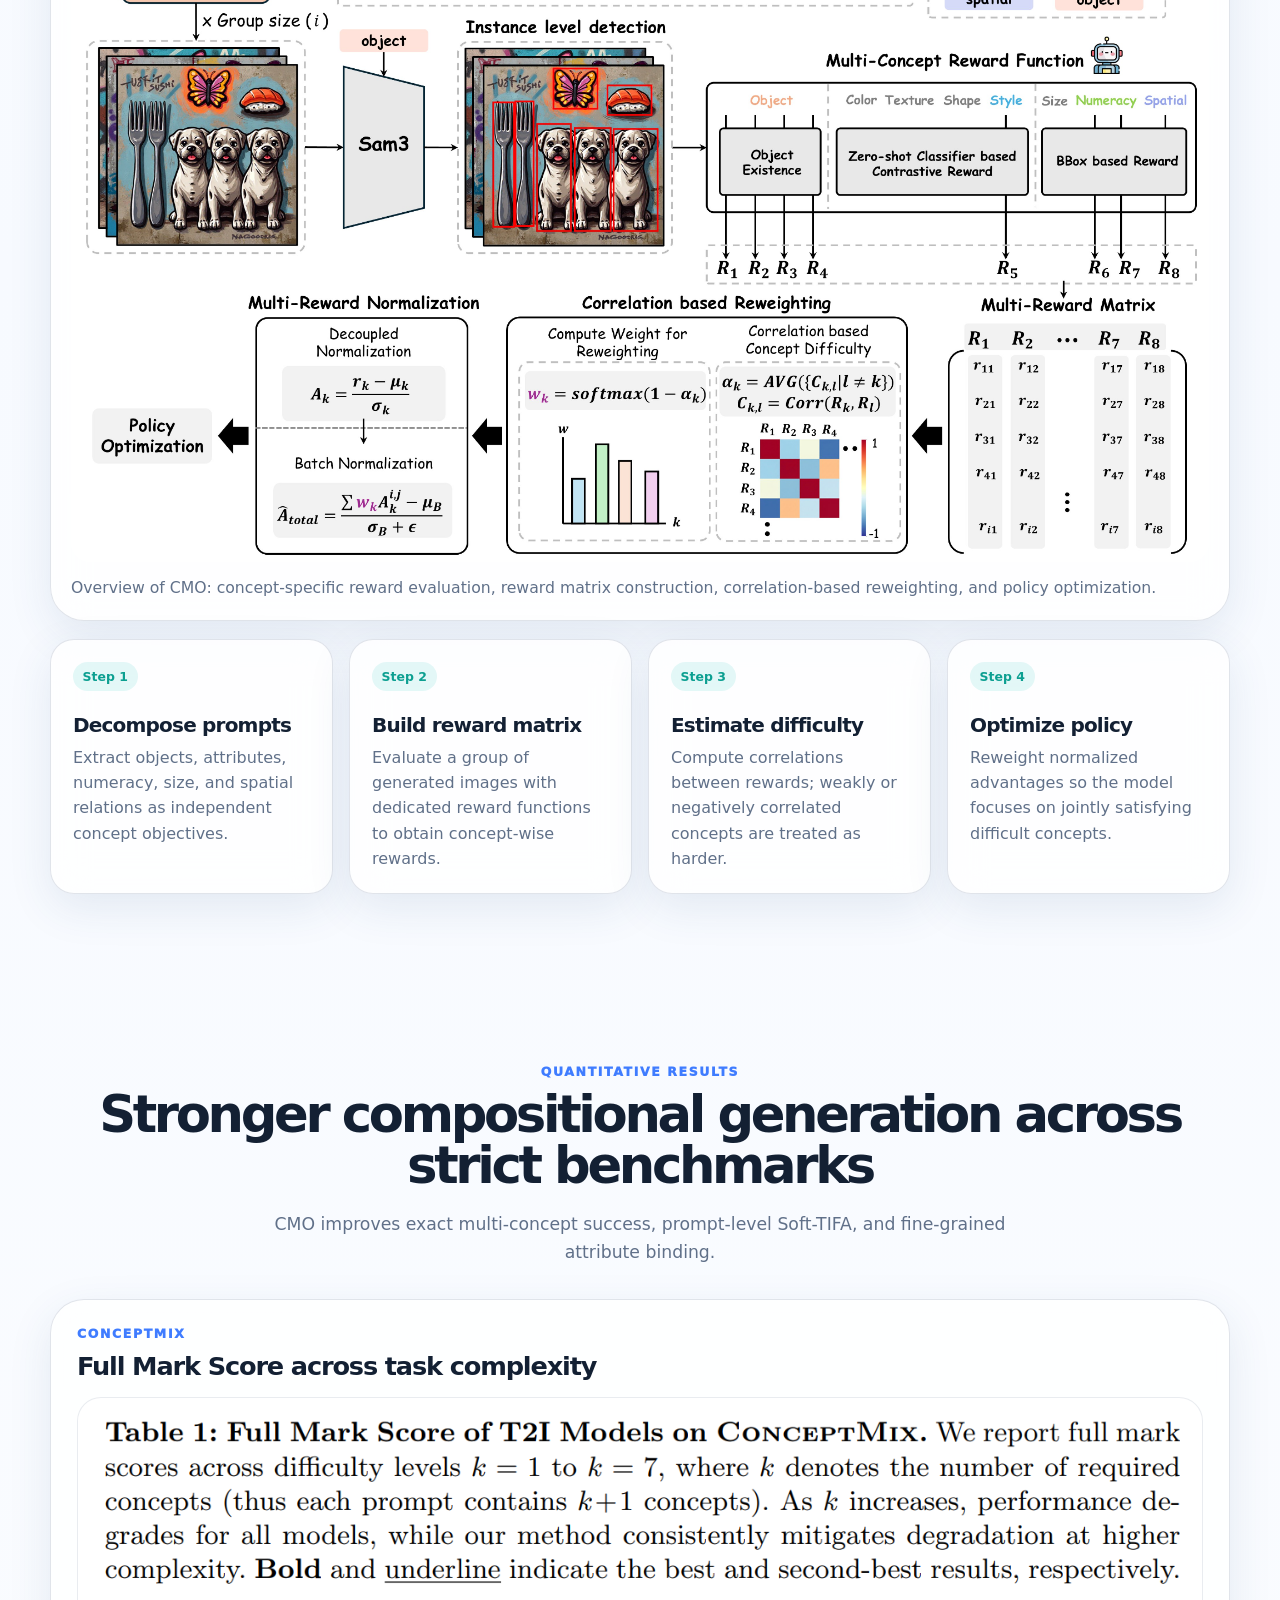
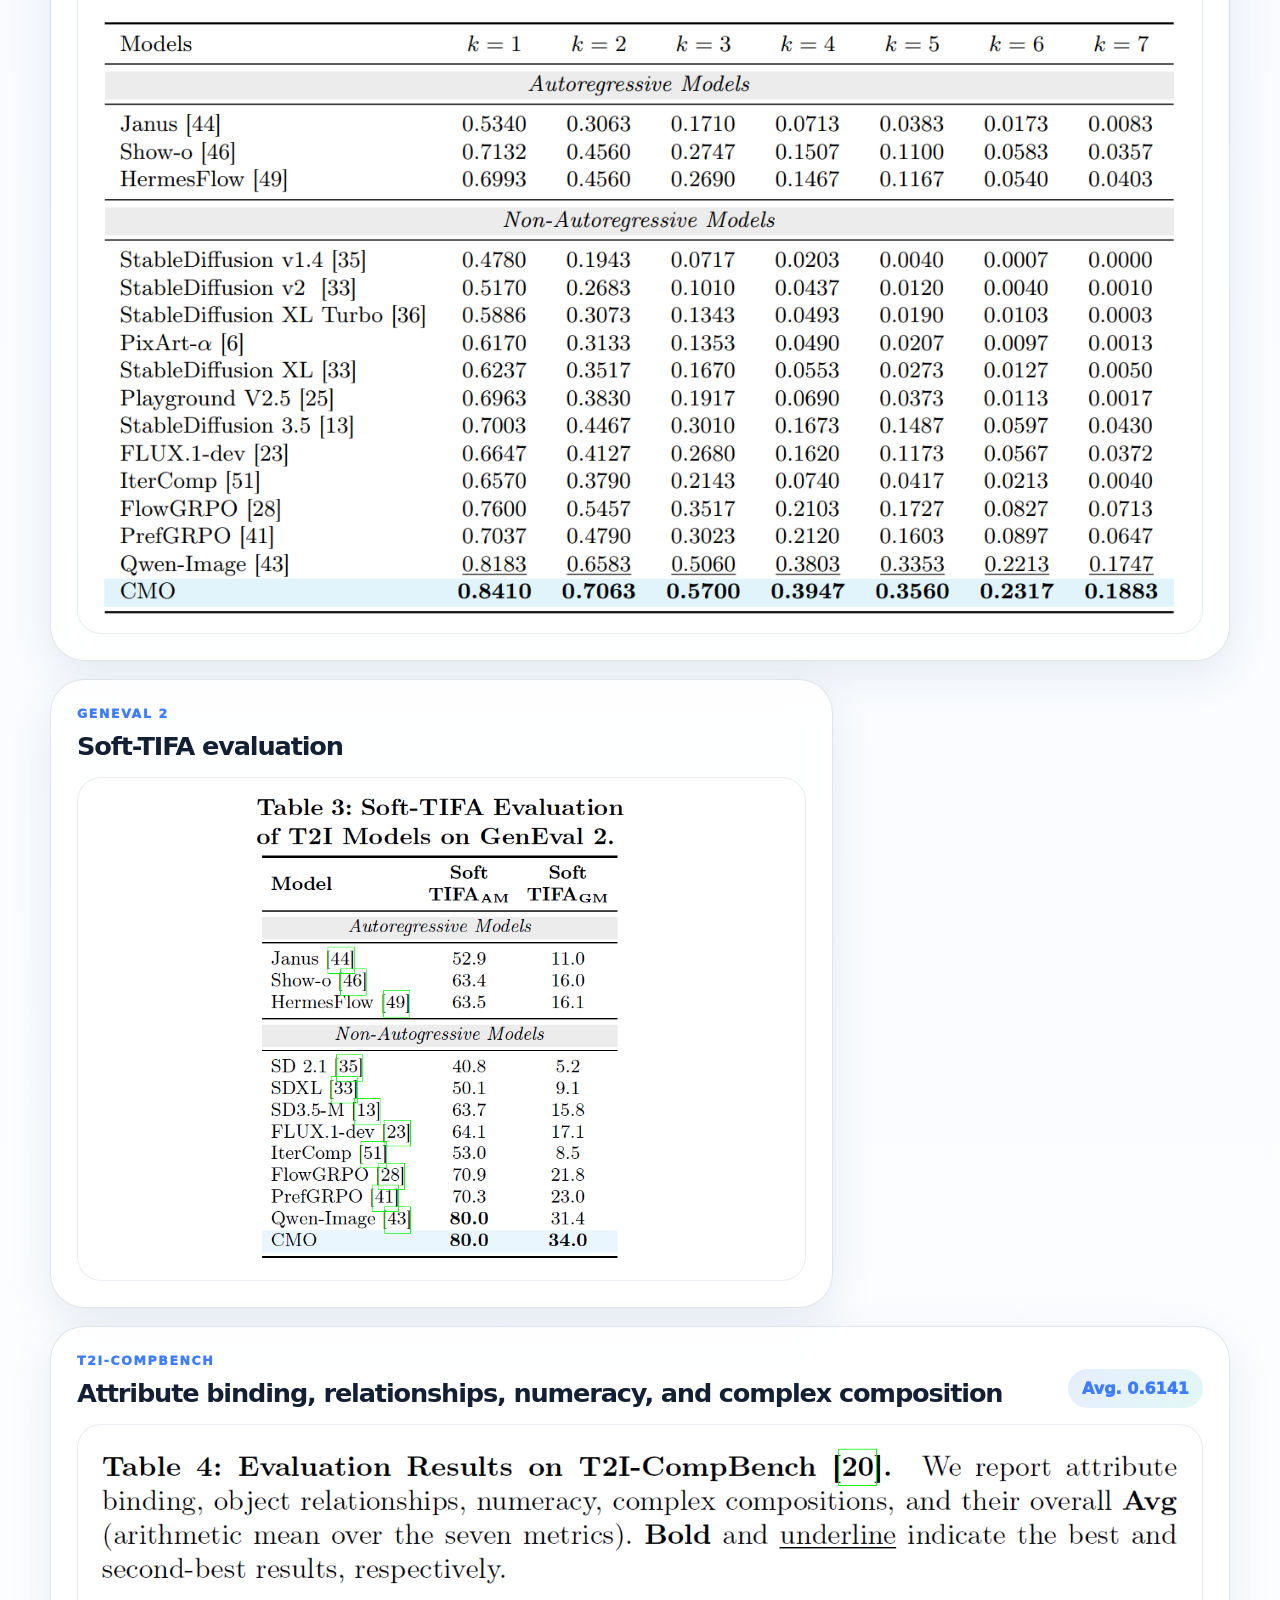
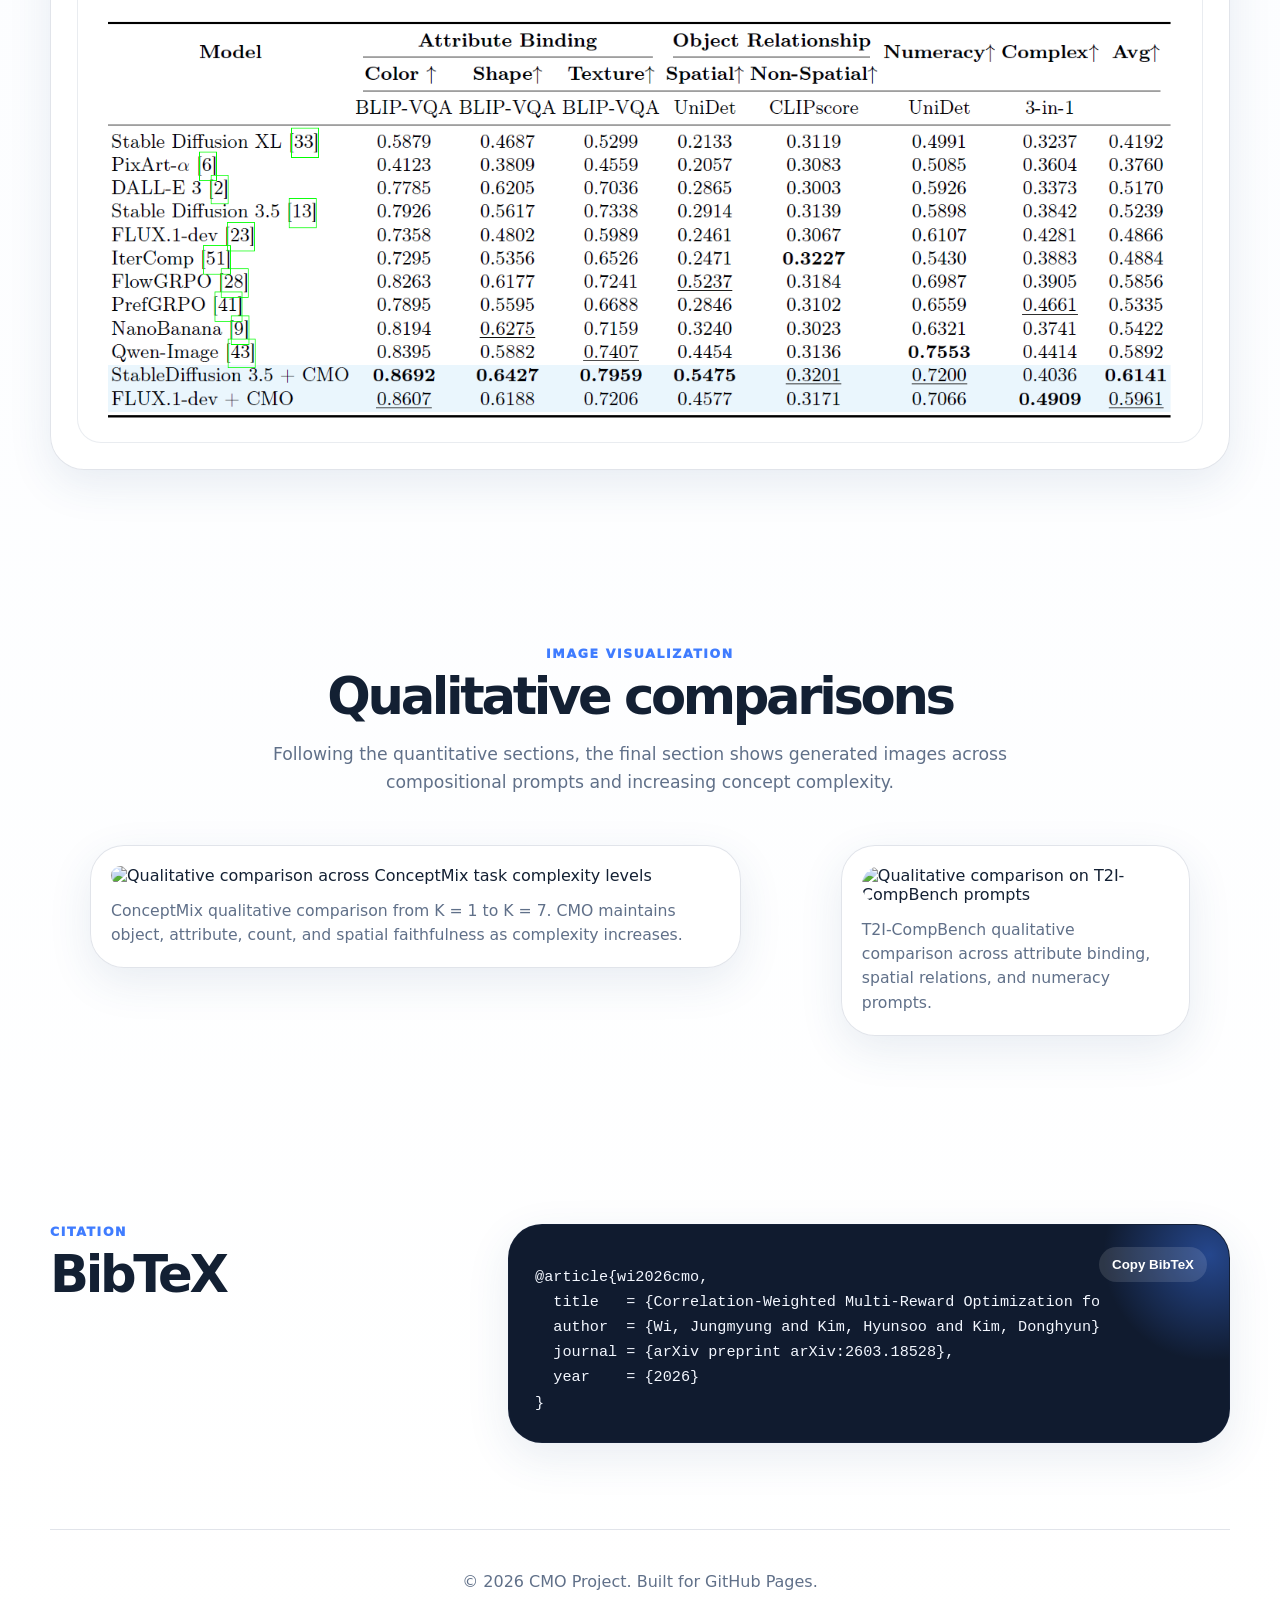
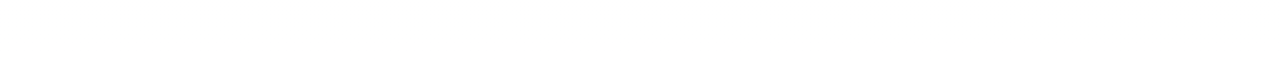
==== commit d5628052: "change" ====
--- a/CMO/index.html
+++ b/CMO/index.html
@@ -179,6 +179,10 @@
 
       <div class="results-grid">
         <article class="result-panel table-panel">
+          <div class="panel-head">
+            <p class="eyebrow">ConceptMix</p>
+            <h3>Full Mark Score across task complexity</h3>
+          </div>
           <figure class="image-shell conceptmix-table">
             <img class="zoomable" src="assets/images/conceptmix_eval.png" alt="Full Mark Score table on ConceptMix across task complexity levels" />
           </figure>
--- a/CMO/assets/css/style.css
+++ b/CMO/assets/css/style.css
@@ -625,7 +625,7 @@
 }
 
 .conceptmix-table {
-  padding: 12px;
+  padding: 16px;
 }
 
 .conceptmix-table img {
